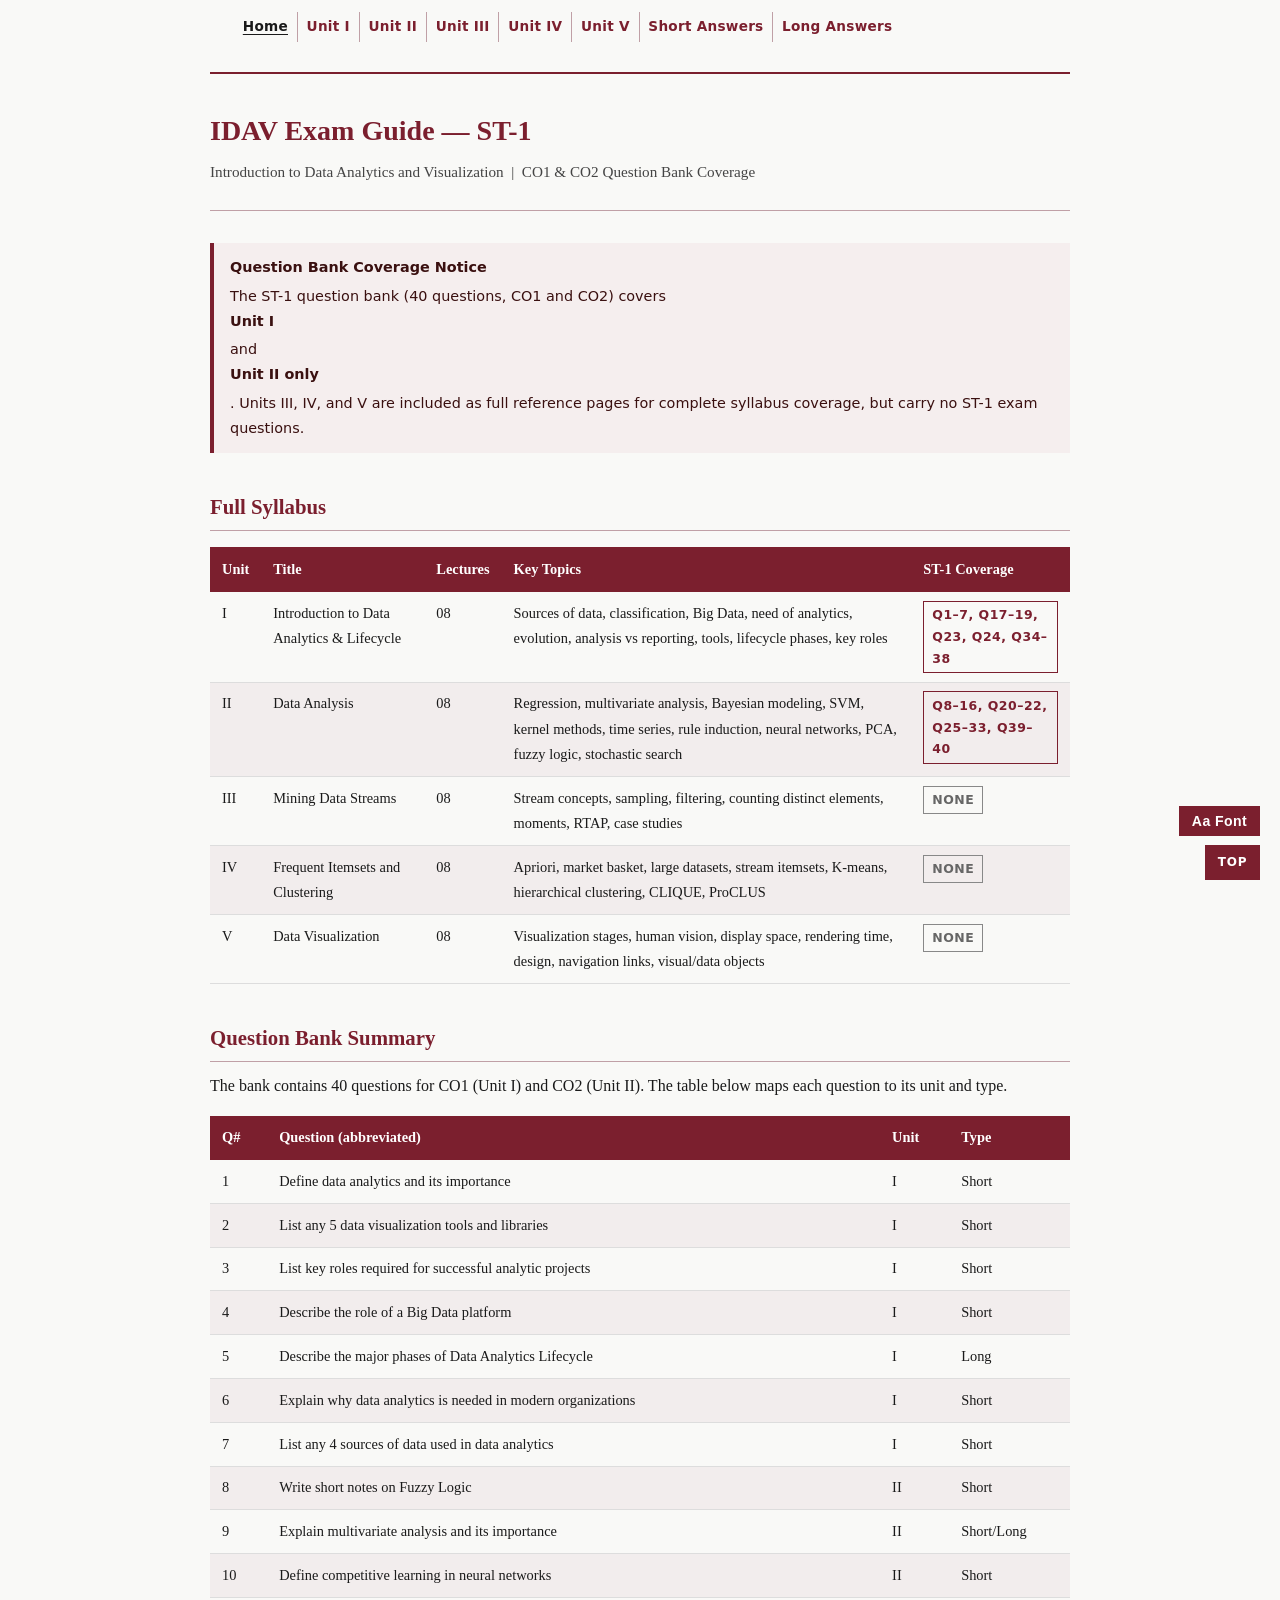
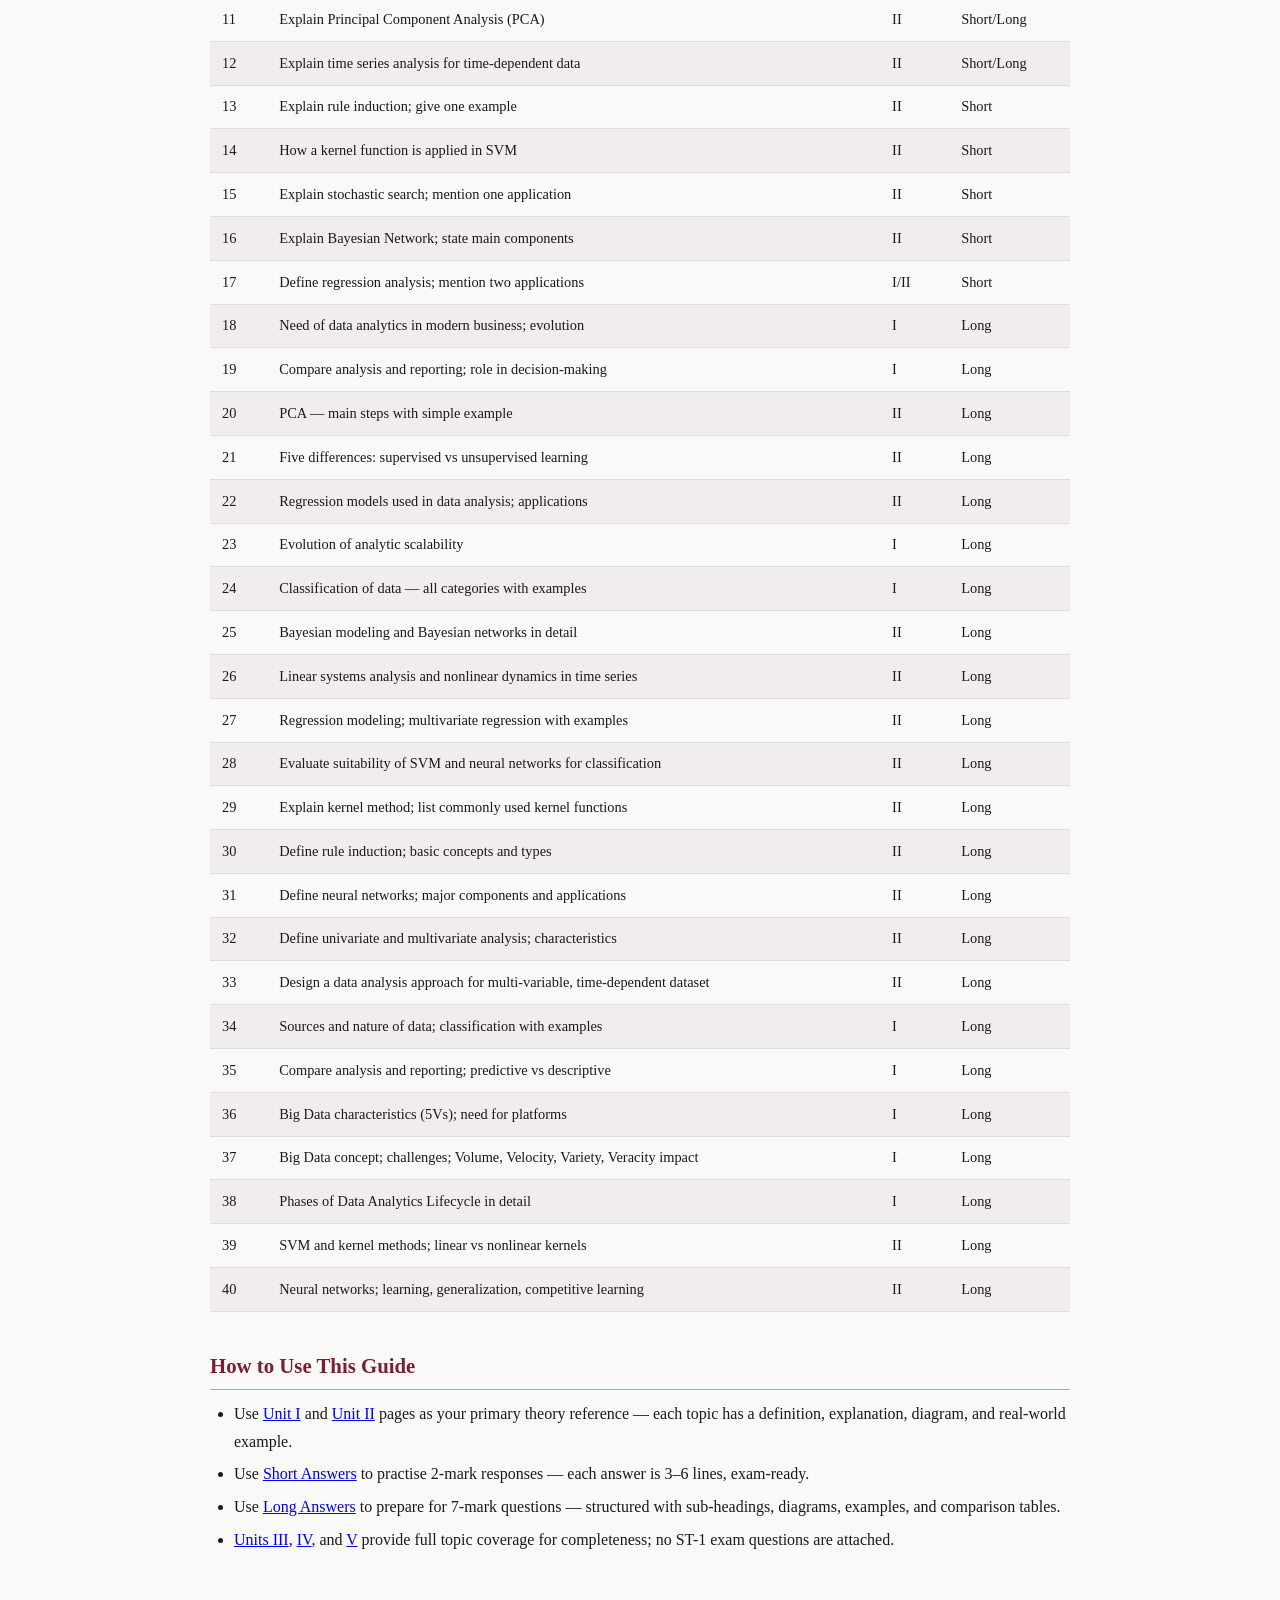
==== index.html @ 4f984345 "Complete IDAV Exam Guide with full Units I-V, Question Bank answers, 10-font switcher, and SVG diagr" ====
<!DOCTYPE html>
<html lang="en">
<head>
    <meta charset="UTF-8">
    <meta name="viewport" content="width=device-width, initial-scale=1.0">
    <meta name="description" content="IDAV ST-1 Exam Guide — Introduction to Data Analytics and Visualization. Full syllabus coverage for Units I–V with question bank answers.">
    <title>IDAV Exam Guide — Home</title>
    <link rel="preconnect" href="https://fonts.googleapis.com">
    <link rel="preconnect" href="https://fonts.gstatic.com" crossorigin>
    <link rel="stylesheet" href="https://fonts.googleapis.com/css2?family=EB+Garamond:wght@400;700&family=Inter:wght@400;600;700&family=Lora:ital,wght@0,400;0,700;1,400&family=Merriweather:wght@400;700&family=Outfit:wght@400;600;700&family=Playfair+Display:wght@400;700&family=Roboto:wght@400;700&family=Source+Serif+4:opsz,wght@8..60,400;8..60,700&family=Space+Grotesk:wght@400;700&display=swap">
    <link rel="stylesheet" href="style.css">
</head>
<body>

<nav>
    <ul>
        <li><a href="index.html" class="active">Home</a></li>
        <li><a href="unit1.html">Unit I</a></li>
        <li><a href="unit2.html">Unit II</a></li>
        <li><a href="unit3.html">Unit III</a></li>
        <li><a href="unit4.html">Unit IV</a></li>
        <li><a href="unit5.html">Unit V</a></li>
        <li><a href="short-answers.html">Short Answers</a></li>
        <li><a href="long-answers.html">Long Answers</a></li>
    </ul>
</nav>

<div class="page-header">
    <h1>IDAV Exam Guide — ST-1</h1>
    <p>Introduction to Data Analytics and Visualization &nbsp;|&nbsp; CO1 &amp; CO2 Question Bank Coverage</p>
</div>

<div class="note-banner">
    <strong>Question Bank Coverage Notice</strong>
    The ST-1 question bank (40 questions, CO1 and CO2) covers <strong>Unit I</strong> and <strong>Unit II only</strong>.
    Units III, IV, and V are included as full reference pages for complete syllabus coverage, but carry no ST-1 exam questions.
</div>

<h2>Full Syllabus</h2>

<table>
    <thead>
        <tr>
            <th>Unit</th>
            <th>Title</th>
            <th>Lectures</th>
            <th>Key Topics</th>
            <th>ST-1 Coverage</th>
        </tr>
    </thead>
    <tbody>
        <tr>
            <td>I</td>
            <td>Introduction to Data Analytics &amp; Lifecycle</td>
            <td>08</td>
            <td>Sources of data, classification, Big Data, need of analytics, evolution, analysis vs reporting, tools, lifecycle phases, key roles</td>
            <td><span class="coverage-badge">Q1–7, Q17–19, Q23, Q24, Q34–38</span></td>
        </tr>
        <tr>
            <td>II</td>
            <td>Data Analysis</td>
            <td>08</td>
            <td>Regression, multivariate analysis, Bayesian modeling, SVM, kernel methods, time series, rule induction, neural networks, PCA, fuzzy logic, stochastic search</td>
            <td><span class="coverage-badge">Q8–16, Q20–22, Q25–33, Q39–40</span></td>
        </tr>
        <tr>
            <td>III</td>
            <td>Mining Data Streams</td>
            <td>08</td>
            <td>Stream concepts, sampling, filtering, counting distinct elements, moments, RTAP, case studies</td>
            <td><span class="coverage-badge none">None</span></td>
        </tr>
        <tr>
            <td>IV</td>
            <td>Frequent Itemsets and Clustering</td>
            <td>08</td>
            <td>Apriori, market basket, large datasets, stream itemsets, K-means, hierarchical clustering, CLIQUE, ProCLUS</td>
            <td><span class="coverage-badge none">None</span></td>
        </tr>
        <tr>
            <td>V</td>
            <td>Data Visualization</td>
            <td>08</td>
            <td>Visualization stages, human vision, display space, rendering time, design, navigation links, visual/data objects</td>
            <td><span class="coverage-badge none">None</span></td>
        </tr>
    </tbody>
</table>

<h2>Question Bank Summary</h2>
<p>The bank contains 40 questions for CO1 (Unit I) and CO2 (Unit II). The table below maps each question to its unit and type.</p>

<table>
    <thead>
        <tr>
            <th>Q#</th>
            <th>Question (abbreviated)</th>
            <th>Unit</th>
            <th>Type</th>
        </tr>
    </thead>
    <tbody>
        <tr><td>1</td><td>Define data analytics and its importance</td><td>I</td><td>Short</td></tr>
        <tr><td>2</td><td>List any 5 data visualization tools and libraries</td><td>I</td><td>Short</td></tr>
        <tr><td>3</td><td>List key roles required for successful analytic projects</td><td>I</td><td>Short</td></tr>
        <tr><td>4</td><td>Describe the role of a Big Data platform</td><td>I</td><td>Short</td></tr>
        <tr><td>5</td><td>Describe the major phases of Data Analytics Lifecycle</td><td>I</td><td>Long</td></tr>
        <tr><td>6</td><td>Explain why data analytics is needed in modern organizations</td><td>I</td><td>Short</td></tr>
        <tr><td>7</td><td>List any 4 sources of data used in data analytics</td><td>I</td><td>Short</td></tr>
        <tr><td>8</td><td>Write short notes on Fuzzy Logic</td><td>II</td><td>Short</td></tr>
        <tr><td>9</td><td>Explain multivariate analysis and its importance</td><td>II</td><td>Short/Long</td></tr>
        <tr><td>10</td><td>Define competitive learning in neural networks</td><td>II</td><td>Short</td></tr>
        <tr><td>11</td><td>Explain Principal Component Analysis (PCA)</td><td>II</td><td>Short/Long</td></tr>
        <tr><td>12</td><td>Explain time series analysis for time-dependent data</td><td>II</td><td>Short/Long</td></tr>
        <tr><td>13</td><td>Explain rule induction; give one example</td><td>II</td><td>Short</td></tr>
        <tr><td>14</td><td>How a kernel function is applied in SVM</td><td>II</td><td>Short</td></tr>
        <tr><td>15</td><td>Explain stochastic search; mention one application</td><td>II</td><td>Short</td></tr>
        <tr><td>16</td><td>Explain Bayesian Network; state main components</td><td>II</td><td>Short</td></tr>
        <tr><td>17</td><td>Define regression analysis; mention two applications</td><td>I/II</td><td>Short</td></tr>
        <tr><td>18</td><td>Need of data analytics in modern business; evolution</td><td>I</td><td>Long</td></tr>
        <tr><td>19</td><td>Compare analysis and reporting; role in decision-making</td><td>I</td><td>Long</td></tr>
        <tr><td>20</td><td>PCA — main steps with simple example</td><td>II</td><td>Long</td></tr>
        <tr><td>21</td><td>Five differences: supervised vs unsupervised learning</td><td>II</td><td>Long</td></tr>
        <tr><td>22</td><td>Regression models used in data analysis; applications</td><td>II</td><td>Long</td></tr>
        <tr><td>23</td><td>Evolution of analytic scalability</td><td>I</td><td>Long</td></tr>
        <tr><td>24</td><td>Classification of data — all categories with examples</td><td>I</td><td>Long</td></tr>
        <tr><td>25</td><td>Bayesian modeling and Bayesian networks in detail</td><td>II</td><td>Long</td></tr>
        <tr><td>26</td><td>Linear systems analysis and nonlinear dynamics in time series</td><td>II</td><td>Long</td></tr>
        <tr><td>27</td><td>Regression modeling; multivariate regression with examples</td><td>II</td><td>Long</td></tr>
        <tr><td>28</td><td>Evaluate suitability of SVM and neural networks for classification</td><td>II</td><td>Long</td></tr>
        <tr><td>29</td><td>Explain kernel method; list commonly used kernel functions</td><td>II</td><td>Long</td></tr>
        <tr><td>30</td><td>Define rule induction; basic concepts and types</td><td>II</td><td>Long</td></tr>
        <tr><td>31</td><td>Define neural networks; major components and applications</td><td>II</td><td>Long</td></tr>
        <tr><td>32</td><td>Define univariate and multivariate analysis; characteristics</td><td>II</td><td>Long</td></tr>
        <tr><td>33</td><td>Design a data analysis approach for multi-variable, time-dependent dataset</td><td>II</td><td>Long</td></tr>
        <tr><td>34</td><td>Sources and nature of data; classification with examples</td><td>I</td><td>Long</td></tr>
        <tr><td>35</td><td>Compare analysis and reporting; predictive vs descriptive</td><td>I</td><td>Long</td></tr>
        <tr><td>36</td><td>Big Data characteristics (5Vs); need for platforms</td><td>I</td><td>Long</td></tr>
        <tr><td>37</td><td>Big Data concept; challenges; Volume, Velocity, Variety, Veracity impact</td><td>I</td><td>Long</td></tr>
        <tr><td>38</td><td>Phases of Data Analytics Lifecycle in detail</td><td>I</td><td>Long</td></tr>
        <tr><td>39</td><td>SVM and kernel methods; linear vs nonlinear kernels</td><td>II</td><td>Long</td></tr>
        <tr><td>40</td><td>Neural networks; learning, generalization, competitive learning</td><td>II</td><td>Long</td></tr>
    </tbody>
</table>

<h2>How to Use This Guide</h2>
<ul>
    <li>Use <a href="unit1.html">Unit I</a> and <a href="unit2.html">Unit II</a> pages as your primary theory reference — each topic has a definition, explanation, diagram, and real-world example.</li>
    <li>Use <a href="short-answers.html">Short Answers</a> to practise 2-mark responses — each answer is 3–6 lines, exam-ready.</li>
    <li>Use <a href="long-answers.html">Long Answers</a> to prepare for 7-mark questions — structured with sub-headings, diagrams, examples, and comparison tables.</li>
    <li><a href="unit3.html">Units III</a>, <a href="unit4.html">IV</a>, and <a href="unit5.html">V</a> provide full topic coverage for completeness; no ST-1 exam questions are attached.</li>
</ul>

<script src="shared.js"></script>
</body>
</html>
---- style.css ----
/* ============================================================
   IDAV Exam Guide — Shared Stylesheet
   Design rules: no animations, no gradients, no hover effects,
   no emojis, one accent color only.
   ============================================================ */

/* --- Reset & Base --- */
*, *::before, *::after {
    box-sizing: border-box;
    margin: 0;
    padding: 0;
}

:root {
    --idav-font: Georgia, 'Times New Roman', Times, serif;
}

html {
    font-size: 16px;
    scroll-behavior: auto;
}

body {
    background-color: #f9f9f7;
    color: #1a1a1a;
    font-family: var(--idav-font);
    line-height: 1.75;
    max-width: 900px;
    margin: 0 auto;
    padding: 0 1.25rem 3rem;
}

/* --- Navigation --- */
nav {
    border-bottom: 2px solid #7b1f2e;
    padding: 0.75rem 0;
    margin-bottom: 2rem;
}

nav ul {
    list-style: none;
    display: flex;
    flex-wrap: wrap;
    gap: 0.25rem 0;
}

nav ul li {
    display: inline;
}

nav ul li a {
    display: inline-block;
    color: #7b1f2e;
    text-decoration: none;
    font-family: system-ui, -apple-system, sans-serif;
    font-size: 0.85rem;
    font-weight: 600;
    letter-spacing: 0.02em;
    padding: 0.2rem 0.55rem;
    border-right: 1px solid #c0a0a6;
}

nav ul li:last-child a {
    border-right: none;
}

nav ul li a.active {
    color: #1a1a1a;
    text-decoration: underline;
    text-underline-offset: 3px;
}

/* --- Page Header --- */
.page-header {
    margin-bottom: 2rem;
    padding-bottom: 0.75rem;
    border-bottom: 1px solid #c0a0a6;
}

.page-header h1 {
    font-size: 1.75rem;
    color: #7b1f2e;
    font-weight: bold;
    margin-bottom: 0.25rem;
}

.page-header p {
    font-size: 0.95rem;
    color: #444;
    font-family: system-ui, -apple-system, sans-serif;
}

/* --- Headings --- */
h1 {
    font-size: 1.75rem;
    color: #7b1f2e;
    margin-bottom: 0.75rem;
    font-weight: bold;
}

h2 {
    font-size: 1.3rem;
    color: #7b1f2e;
    margin-top: 2.25rem;
    margin-bottom: 0.6rem;
    padding-bottom: 0.3rem;
    border-bottom: 1px solid #c0a0a6;
    font-weight: bold;
}

h3 {
    font-size: 1.05rem;
    color: #1a1a1a;
    margin-top: 1.5rem;
    margin-bottom: 0.4rem;
    font-weight: bold;
}

h4 {
    font-size: 0.95rem;
    color: #333;
    margin-top: 1rem;
    margin-bottom: 0.3rem;
    font-weight: bold;
    font-style: italic;
}

/* --- Paragraphs & Lists --- */
p {
    margin-bottom: 0.8rem;
}

ul, ol {
    margin-left: 1.5rem;
    margin-bottom: 0.8rem;
}

ul li, ol li {
    margin-bottom: 0.3rem;
}

/* --- Tables --- */
table {
    width: 100%;
    border-collapse: collapse;
    margin: 1rem 0 1.25rem;
    font-family: var(--idav-font);
    font-size: 0.9rem;
}

thead {
    background-color: #7b1f2e;
    color: #fff;
}

thead th {
    padding: 0.6rem 0.75rem;
    text-align: left;
    font-weight: 600;
}

tbody tr {
    border-bottom: 1px solid #ddd;
}

tbody td {
    padding: 0.55rem 0.75rem;
    vertical-align: top;
}

tbody tr:nth-child(even) {
    background-color: #f2eded;
}

/* --- Info / Note Banner --- */
.note-banner {
    border-left: 4px solid #7b1f2e;
    background-color: #f5eeee;
    padding: 0.75rem 1rem;
    margin: 1.25rem 0;
    font-family: system-ui, -apple-system, sans-serif;
    font-size: 0.9rem;
    color: #3a1010;
}

.note-banner strong {
    display: block;
    margin-bottom: 0.2rem;
}

/* --- Coverage Badge (Home page) --- */
.coverage-badge {
    display: inline-block;
    font-family: system-ui, -apple-system, sans-serif;
    font-size: 0.78rem;
    font-weight: 700;
    padding: 0.15rem 0.5rem;
    border: 1px solid #7b1f2e;
    color: #7b1f2e;
    letter-spacing: 0.04em;
    text-transform: uppercase;
}

.coverage-badge.none {
    border-color: #888;
    color: #666;
}

/* --- SVG Diagrams --- */
.diagram-wrap {
    margin: 1.25rem 0;
    overflow-x: auto;
}

.diagram-wrap svg {
    display: block;
    max-width: 100%;
    height: auto;
}

.diagram-caption {
    font-family: system-ui, -apple-system, sans-serif;
    font-size: 0.8rem;
    color: #555;
    margin-top: 0.35rem;
    font-style: italic;
}

/* --- Q&A Sections --- */
.qa-block {
    margin-bottom: 2rem;
    padding-bottom: 1.5rem;
    border-bottom: 1px solid #e0d8d8;
}

.qa-block:last-child {
    border-bottom: none;
}

.question-label {
    font-family: system-ui, -apple-system, sans-serif;
    font-size: 0.78rem;
    font-weight: 700;
    letter-spacing: 0.05em;
    text-transform: uppercase;
    color: #7b1f2e;
    margin-bottom: 0.3rem;
}

.question-text {
    font-weight: bold;
    font-size: 0.98rem;
    margin-bottom: 0.5rem;
    color: #1a1a1a;
}

.answer-body {
    font-size: 0.95rem;
    color: #222;
}

/* --- Code / Rule snippets --- */
code {
    font-family: 'Courier New', Courier, monospace;
    background-color: #eee;
    padding: 0.1rem 0.35rem;
    font-size: 0.88rem;
    border: 1px solid #ccc;
}

pre {
    background-color: #eee;
    border: 1px solid #ccc;
    padding: 0.75rem 1rem;
    margin: 0.75rem 0;
    font-family: 'Courier New', Courier, monospace;
    font-size: 0.88rem;
    overflow-x: auto;
    white-space: pre-wrap;
}

/* --- Horizontal Rule --- */
hr {
    border: none;
    border-top: 1px solid #c0a0a6;
    margin: 2rem 0;
}

/* --- Print-friendliness --- */
@media print {
    nav { display: none; }
    body { max-width: 100%; padding: 0; }
    h2 { page-break-before: auto; }
    .qa-block { page-break-inside: avoid; }
}

/* --- Responsive narrow screens --- */
@media (max-width: 600px) {
    body { padding: 0 0.75rem 2rem; }
    nav ul { gap: 0; }
    nav ul li a { font-size: 0.78rem; padding: 0.2rem 0.4rem; }
    h1 { font-size: 1.4rem; }
    h2 { font-size: 1.15rem; }
}

/* ============================================================
   Font Picker Widget
   ============================================================ */
#idav-font-picker {
    position: fixed;
    bottom: 4rem;
    right: 1.25rem;
    z-index: 200;
    font-family: system-ui, -apple-system, sans-serif;
}

#idav-fp-btn {
    background: #7b1f2e;
    color: #fff;
    border: none;
    padding: 0.45rem 0.8rem;
    font-size: 0.88rem;
    font-weight: 700;
    cursor: pointer;
    letter-spacing: 0.03em;
    display: block;
    width: 100%;
    text-align: center;
}

#idav-fp-panel {
    display: none;
    position: absolute;
    bottom: calc(100% + 4px);
    right: 0;
    background: #fff;
    border: 1px solid #c0a0a6;
    width: 210px;
    box-shadow: 0 2px 10px rgba(0,0,0,0.13);
}

#idav-fp-panel.ifp-open {
    display: block;
}

#idav-fp-panel > p {
    font-size: 0.72rem;
    font-weight: 700;
    letter-spacing: 0.08em;
    text-transform: uppercase;
    color: #7b1f2e;
    padding: 0.5rem 0.8rem 0.3rem;
    margin: 0;
    border-bottom: 1px solid #eee;
    font-family: system-ui, -apple-system, sans-serif;
}

#idav-fp-panel ul {
    list-style: none;
    margin: 0;
    padding: 0.2rem 0;
    max-height: 280px;
    overflow-y: auto;
}

#idav-fp-panel ul li {
    padding: 0.38rem 0.8rem;
    font-size: 0.88rem;
    cursor: pointer;
    color: #1a1a1a;
    border-bottom: 1px solid #f5f5f5;
    margin: 0;
    white-space: nowrap;
    overflow: hidden;
    text-overflow: ellipsis;
}

#idav-fp-panel ul li:last-child { border-bottom: none; }

#idav-fp-panel ul li.ifp-active {
    color: #7b1f2e;
    background: #f5eeee;
    font-weight: bold;
}

#idav-fp-panel ul li.ifp-active::after {
    content: " \2713";
    float: right;
    color: #7b1f2e;
    font-weight: bold;
}

/* ============================================================
   Back to Top Button
   ============================================================ */
#idav-btt {
    position: fixed;
    bottom: 1.25rem;
    right: 1.25rem;
    background: #7b1f2e;
    color: #fff;
    text-decoration: none;
    font-family: system-ui, -apple-system, sans-serif;
    font-size: 0.75rem;
    font-weight: 700;
    letter-spacing: 0.06em;
    text-transform: uppercase;
    padding: 0.45rem 0.8rem;
    z-index: 199;
    border: none;
    display: block;
}

@media print {
    #idav-font-picker, #idav-btt { display: none; }
}
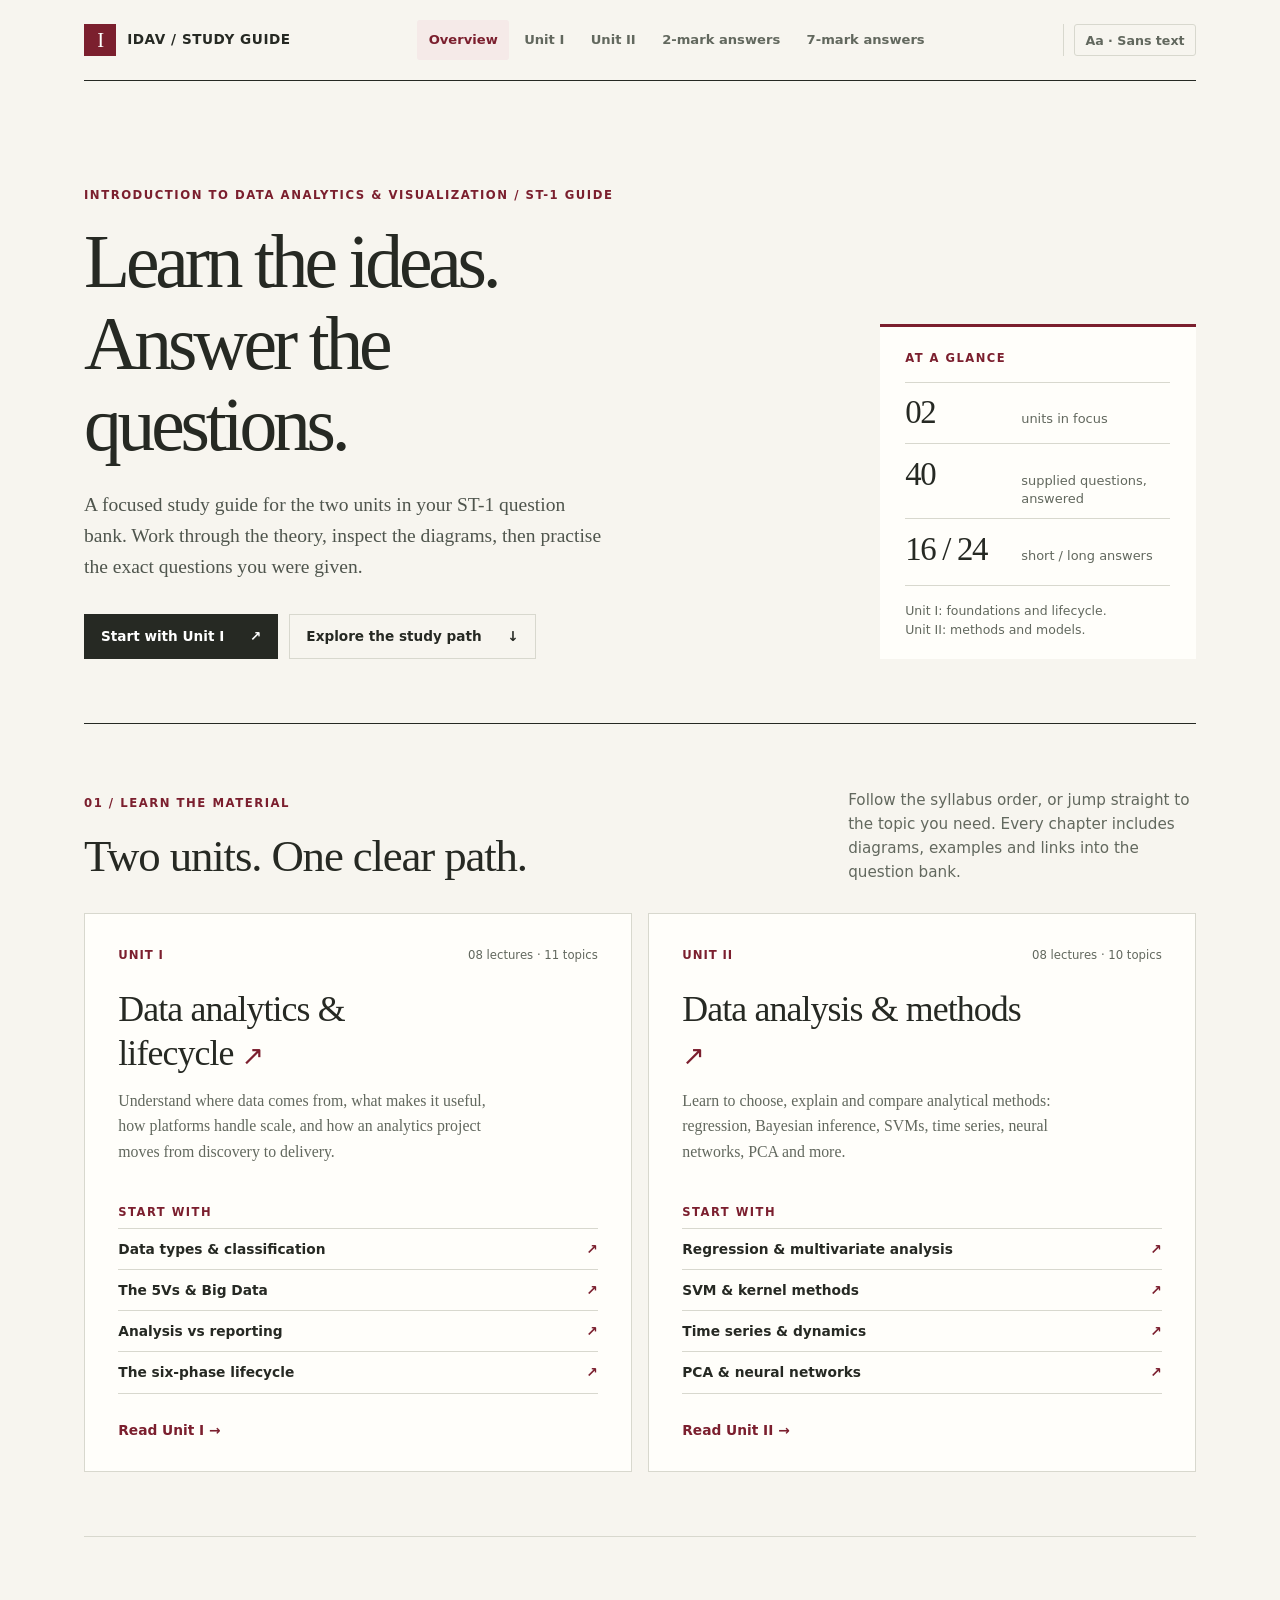
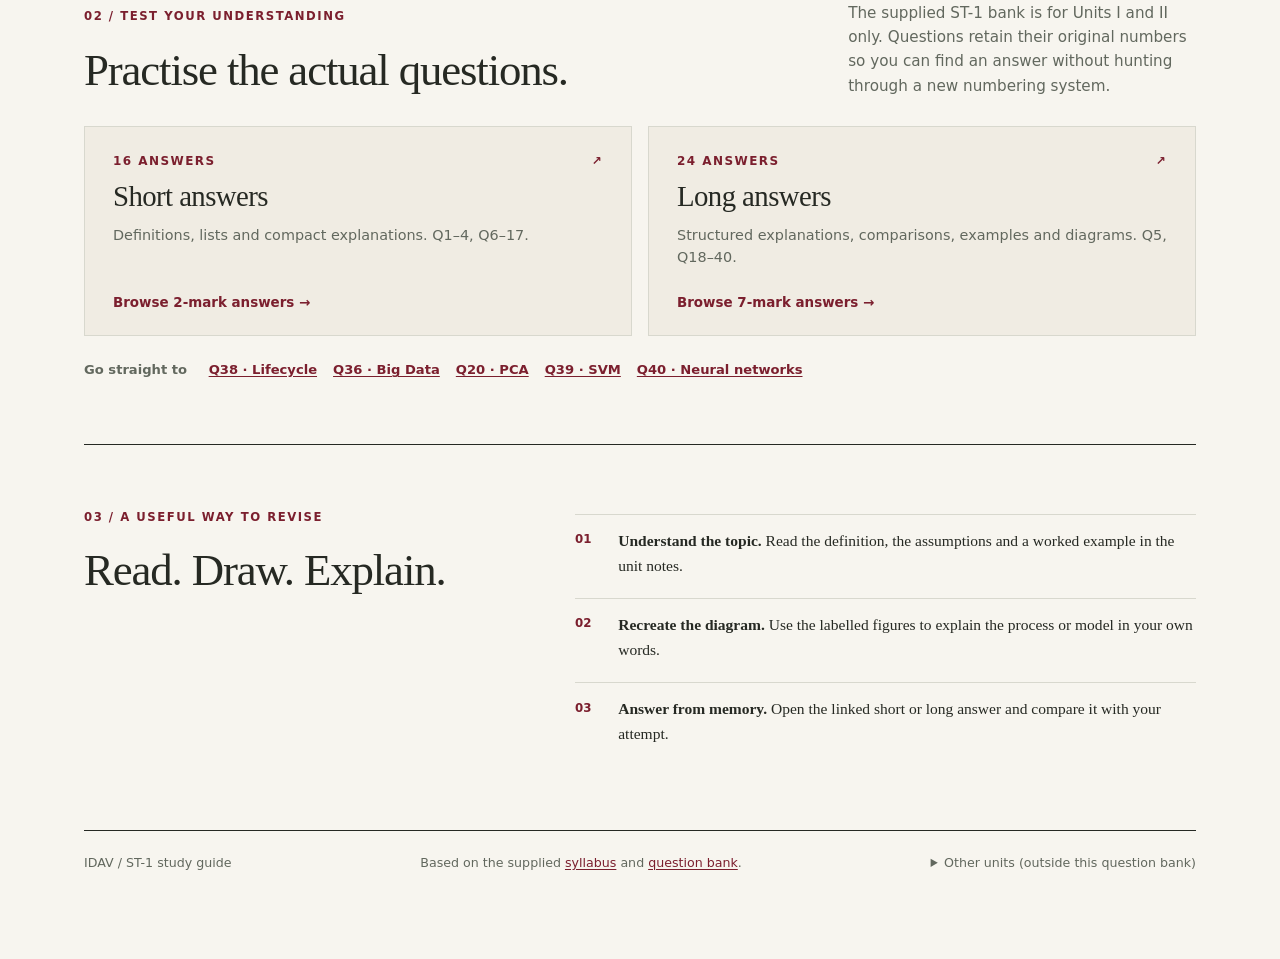
==== commit a53d535e: "improved UI and function" ====
--- a/index.html
+++ b/index.html
@@ -3,154 +3,118 @@
 <head>
     <meta charset="UTF-8">
     <meta name="viewport" content="width=device-width, initial-scale=1.0">
-    <meta name="description" content="IDAV ST-1 Exam Guide — Introduction to Data Analytics and Visualization. Full syllabus coverage for Units I–V with question bank answers.">
-    <title>IDAV Exam Guide — Home</title>
-    <link rel="preconnect" href="https://fonts.googleapis.com">
-    <link rel="preconnect" href="https://fonts.gstatic.com" crossorigin>
-    <link rel="stylesheet" href="https://fonts.googleapis.com/css2?family=EB+Garamond:wght@400;700&family=Inter:wght@400;600;700&family=Lora:ital,wght@0,400;0,700;1,400&family=Merriweather:wght@400;700&family=Outfit:wght@400;600;700&family=Playfair+Display:wght@400;700&family=Roboto:wght@400;700&family=Source+Serif+4:opsz,wght@8..60,400;8..60,700&family=Space+Grotesk:wght@400;700&display=swap">
+    <meta name="description" content="Study Units I and II of Introduction to Data Analytics and Visualization. Detailed notes, diagrams and all 40 ST-1 question-bank answers in one place.">
+    <title>IDAV Study Guide | Units I &amp; II</title>
     <link rel="stylesheet" href="style.css">
 </head>
-<body>
-
-<nav>
+<body class="home-page">
+<nav aria-label="Primary navigation">
     <ul>
-        <li><a href="index.html" class="active">Home</a></li>
+        <li><a href="index.html" aria-current="page">Overview</a></li>
         <li><a href="unit1.html">Unit I</a></li>
         <li><a href="unit2.html">Unit II</a></li>
-        <li><a href="unit3.html">Unit III</a></li>
-        <li><a href="unit4.html">Unit IV</a></li>
-        <li><a href="unit5.html">Unit V</a></li>
-        <li><a href="short-answers.html">Short Answers</a></li>
-        <li><a href="long-answers.html">Long Answers</a></li>
+        <li><a href="short-answers.html">2-mark answers</a></li>
+        <li><a href="long-answers.html">7-mark answers</a></li>
     </ul>
 </nav>
+<main id="top">
+    <header class="home-hero">
+        <div class="hero-copy">
+            <p class="eyebrow">Introduction to Data Analytics &amp; Visualization <span aria-hidden="true">/</span> ST-1 guide</p>
+            <h1>Learn the ideas.<br>Answer the questions.</h1>
+            <p class="hero-lede">A focused study guide for the two units in your ST-1 question bank. Work through the theory, inspect the diagrams, then practise the exact questions you were given.</p>
+            <div class="hero-actions">
+                <a class="button button-primary" href="unit1.html">Start with Unit I <span aria-hidden="true">↗</span></a>
+                <a class="button button-quiet" href="#study-path">Explore the study path <span aria-hidden="true">↓</span></a>
+            </div>
+        </div>
+        <aside class="hero-aside" aria-label="Guide at a glance">
+            <p class="aside-label">At a glance</p>
+            <div class="aside-stat"><strong>02</strong><span>units in focus</span></div>
+            <div class="aside-stat"><strong>40</strong><span>supplied questions, answered</span></div>
+            <div class="aside-stat"><strong>16 / 24</strong><span>short / long answers</span></div>
+            <p class="aside-footnote">Unit I: foundations and lifecycle.<br>Unit II: methods and models.</p>
+        </aside>
+    </header>
 
-<div class="page-header">
-    <h1>IDAV Exam Guide — ST-1</h1>
-    <p>Introduction to Data Analytics and Visualization &nbsp;|&nbsp; CO1 &amp; CO2 Question Bank Coverage</p>
-</div>
+    <section class="home-section" id="study-path" aria-labelledby="study-heading">
+        <div class="section-heading">
+            <div><p class="eyebrow">01 / Learn the material</p><h2 id="study-heading">Two units. One clear path.</h2></div>
+            <p>Follow the syllabus order, or jump straight to the topic you need. Every chapter includes diagrams, examples and links into the question bank.</p>
+        </div>
+        <div class="unit-grid">
+            <article class="unit-card">
+                <div class="card-topline"><span>Unit I</span><span>08 lectures · 11 topics</span></div>
+                <h3><a href="unit1.html">Data analytics &amp; lifecycle <span aria-hidden="true">↗</span></a></h3>
+                <p>Understand where data comes from, what makes it useful, how platforms handle scale, and how an analytics project moves from discovery to delivery.</p>
+                <p class="card-label">Start with</p>
+                <ul class="topic-links">
+                    <li><a href="unit1.html#classification-of-data">Data types &amp; classification <span aria-hidden="true">↗</span></a></li>
+                    <li><a href="unit1.html#five-vs">The 5Vs &amp; Big Data <span aria-hidden="true">↗</span></a></li>
+                    <li><a href="unit1.html#analysis-vs-reporting">Analysis vs reporting <span aria-hidden="true">↗</span></a></li>
+                    <li><a href="unit1.html#analytics-lifecycle">The six-phase lifecycle <span aria-hidden="true">↗</span></a></li>
+                </ul>
+                <a class="card-cta" href="unit1.html">Read Unit I <span aria-hidden="true">→</span></a>
+            </article>
+            <article class="unit-card">
+                <div class="card-topline"><span>Unit II</span><span>08 lectures · 10 topics</span></div>
+                <h3><a href="unit2.html">Data analysis &amp; methods <span aria-hidden="true">↗</span></a></h3>
+                <p>Learn to choose, explain and compare analytical methods: regression, Bayesian inference, SVMs, time series, neural networks, PCA and more.</p>
+                <p class="card-label">Start with</p>
+                <ul class="topic-links">
+                    <li><a href="unit2.html#regression">Regression &amp; multivariate analysis <span aria-hidden="true">↗</span></a></li>
+                    <li><a href="unit2.html#svm">SVM &amp; kernel methods <span aria-hidden="true">↗</span></a></li>
+                    <li><a href="unit2.html#time-series">Time series &amp; dynamics <span aria-hidden="true">↗</span></a></li>
+                    <li><a href="unit2.html#pca">PCA &amp; neural networks <span aria-hidden="true">↗</span></a></li>
+                </ul>
+                <a class="card-cta" href="unit2.html">Read Unit II <span aria-hidden="true">→</span></a>
+            </article>
+        </div>
+    </section>
 
-<div class="note-banner">
-    <strong>Question Bank Coverage Notice</strong>
-    The ST-1 question bank (40 questions, CO1 and CO2) covers <strong>Unit I</strong> and <strong>Unit II only</strong>.
-    Units III, IV, and V are included as full reference pages for complete syllabus coverage, but carry no ST-1 exam questions.
-</div>
+    <section class="home-section practice-section" id="practice" aria-labelledby="practice-heading">
+        <div class="section-heading">
+            <div><p class="eyebrow">02 / Test your understanding</p><h2 id="practice-heading">Practise the actual questions.</h2></div>
+            <p>The supplied ST-1 bank is for Units I and II only. Questions retain their original numbers so you can find an answer without hunting through a new numbering system.</p>
+        </div>
+        <div class="practice-grid">
+            <a class="practice-card" href="short-answers.html">
+                <span class="practice-number">16 answers <span aria-hidden="true">↗</span></span>
+                <strong>Short answers</strong>
+                <span>Definitions, lists and compact explanations. Q1–4, Q6–17.</span>
+                <span class="practice-link">Browse 2-mark answers →</span>
+            </a>
+            <a class="practice-card" href="long-answers.html">
+                <span class="practice-number">24 answers <span aria-hidden="true">↗</span></span>
+                <strong>Long answers</strong>
+                <span>Structured explanations, comparisons, examples and diagrams. Q5, Q18–40.</span>
+                <span class="practice-link">Browse 7-mark answers →</span>
+            </a>
+        </div>
+        <div class="question-shortcuts" aria-label="Popular question shortcuts">
+            <span>Go straight to</span>
+            <a href="long-answers.html#q38">Q38 · Lifecycle</a>
+            <a href="long-answers.html#q36">Q36 · Big Data</a>
+            <a href="long-answers.html#q20">Q20 · PCA</a>
+            <a href="long-answers.html#q39">Q39 · SVM</a>
+            <a href="long-answers.html#q40">Q40 · Neural networks</a>
+        </div>
+    </section>
 
-<h2>Full Syllabus</h2>
-
-<table>
-    <thead>
-        <tr>
-            <th>Unit</th>
-            <th>Title</th>
-            <th>Lectures</th>
-            <th>Key Topics</th>
-            <th>ST-1 Coverage</th>
-        </tr>
-    </thead>
-    <tbody>
-        <tr>
-            <td>I</td>
-            <td>Introduction to Data Analytics &amp; Lifecycle</td>
-            <td>08</td>
-            <td>Sources of data, classification, Big Data, need of analytics, evolution, analysis vs reporting, tools, lifecycle phases, key roles</td>
-            <td><span class="coverage-badge">Q1–7, Q17–19, Q23, Q24, Q34–38</span></td>
-        </tr>
-        <tr>
-            <td>II</td>
-            <td>Data Analysis</td>
-            <td>08</td>
-            <td>Regression, multivariate analysis, Bayesian modeling, SVM, kernel methods, time series, rule induction, neural networks, PCA, fuzzy logic, stochastic search</td>
-            <td><span class="coverage-badge">Q8–16, Q20–22, Q25–33, Q39–40</span></td>
-        </tr>
-        <tr>
-            <td>III</td>
-            <td>Mining Data Streams</td>
-            <td>08</td>
-            <td>Stream concepts, sampling, filtering, counting distinct elements, moments, RTAP, case studies</td>
-            <td><span class="coverage-badge none">None</span></td>
-        </tr>
-        <tr>
-            <td>IV</td>
-            <td>Frequent Itemsets and Clustering</td>
-            <td>08</td>
-            <td>Apriori, market basket, large datasets, stream itemsets, K-means, hierarchical clustering, CLIQUE, ProCLUS</td>
-            <td><span class="coverage-badge none">None</span></td>
-        </tr>
-        <tr>
-            <td>V</td>
-            <td>Data Visualization</td>
-            <td>08</td>
-            <td>Visualization stages, human vision, display space, rendering time, design, navigation links, visual/data objects</td>
-            <td><span class="coverage-badge none">None</span></td>
-        </tr>
-    </tbody>
-</table>
-
-<h2>Question Bank Summary</h2>
-<p>The bank contains 40 questions for CO1 (Unit I) and CO2 (Unit II). The table below maps each question to its unit and type.</p>
-
-<table>
-    <thead>
-        <tr>
-            <th>Q#</th>
-            <th>Question (abbreviated)</th>
-            <th>Unit</th>
-            <th>Type</th>
-        </tr>
-    </thead>
-    <tbody>
-        <tr><td>1</td><td>Define data analytics and its importance</td><td>I</td><td>Short</td></tr>
-        <tr><td>2</td><td>List any 5 data visualization tools and libraries</td><td>I</td><td>Short</td></tr>
-        <tr><td>3</td><td>List key roles required for successful analytic projects</td><td>I</td><td>Short</td></tr>
-        <tr><td>4</td><td>Describe the role of a Big Data platform</td><td>I</td><td>Short</td></tr>
-        <tr><td>5</td><td>Describe the major phases of Data Analytics Lifecycle</td><td>I</td><td>Long</td></tr>
-        <tr><td>6</td><td>Explain why data analytics is needed in modern organizations</td><td>I</td><td>Short</td></tr>
-        <tr><td>7</td><td>List any 4 sources of data used in data analytics</td><td>I</td><td>Short</td></tr>
-        <tr><td>8</td><td>Write short notes on Fuzzy Logic</td><td>II</td><td>Short</td></tr>
-        <tr><td>9</td><td>Explain multivariate analysis and its importance</td><td>II</td><td>Short/Long</td></tr>
-        <tr><td>10</td><td>Define competitive learning in neural networks</td><td>II</td><td>Short</td></tr>
-        <tr><td>11</td><td>Explain Principal Component Analysis (PCA)</td><td>II</td><td>Short/Long</td></tr>
-        <tr><td>12</td><td>Explain time series analysis for time-dependent data</td><td>II</td><td>Short/Long</td></tr>
-        <tr><td>13</td><td>Explain rule induction; give one example</td><td>II</td><td>Short</td></tr>
-        <tr><td>14</td><td>How a kernel function is applied in SVM</td><td>II</td><td>Short</td></tr>
-        <tr><td>15</td><td>Explain stochastic search; mention one application</td><td>II</td><td>Short</td></tr>
-        <tr><td>16</td><td>Explain Bayesian Network; state main components</td><td>II</td><td>Short</td></tr>
-        <tr><td>17</td><td>Define regression analysis; mention two applications</td><td>I/II</td><td>Short</td></tr>
-        <tr><td>18</td><td>Need of data analytics in modern business; evolution</td><td>I</td><td>Long</td></tr>
-        <tr><td>19</td><td>Compare analysis and reporting; role in decision-making</td><td>I</td><td>Long</td></tr>
-        <tr><td>20</td><td>PCA — main steps with simple example</td><td>II</td><td>Long</td></tr>
-        <tr><td>21</td><td>Five differences: supervised vs unsupervised learning</td><td>II</td><td>Long</td></tr>
-        <tr><td>22</td><td>Regression models used in data analysis; applications</td><td>II</td><td>Long</td></tr>
-        <tr><td>23</td><td>Evolution of analytic scalability</td><td>I</td><td>Long</td></tr>
-        <tr><td>24</td><td>Classification of data — all categories with examples</td><td>I</td><td>Long</td></tr>
-        <tr><td>25</td><td>Bayesian modeling and Bayesian networks in detail</td><td>II</td><td>Long</td></tr>
-        <tr><td>26</td><td>Linear systems analysis and nonlinear dynamics in time series</td><td>II</td><td>Long</td></tr>
-        <tr><td>27</td><td>Regression modeling; multivariate regression with examples</td><td>II</td><td>Long</td></tr>
-        <tr><td>28</td><td>Evaluate suitability of SVM and neural networks for classification</td><td>II</td><td>Long</td></tr>
-        <tr><td>29</td><td>Explain kernel method; list commonly used kernel functions</td><td>II</td><td>Long</td></tr>
-        <tr><td>30</td><td>Define rule induction; basic concepts and types</td><td>II</td><td>Long</td></tr>
-        <tr><td>31</td><td>Define neural networks; major components and applications</td><td>II</td><td>Long</td></tr>
-        <tr><td>32</td><td>Define univariate and multivariate analysis; characteristics</td><td>II</td><td>Long</td></tr>
-        <tr><td>33</td><td>Design a data analysis approach for multi-variable, time-dependent dataset</td><td>II</td><td>Long</td></tr>
-        <tr><td>34</td><td>Sources and nature of data; classification with examples</td><td>I</td><td>Long</td></tr>
-        <tr><td>35</td><td>Compare analysis and reporting; predictive vs descriptive</td><td>I</td><td>Long</td></tr>
-        <tr><td>36</td><td>Big Data characteristics (5Vs); need for platforms</td><td>I</td><td>Long</td></tr>
-        <tr><td>37</td><td>Big Data concept; challenges; Volume, Velocity, Variety, Veracity impact</td><td>I</td><td>Long</td></tr>
-        <tr><td>38</td><td>Phases of Data Analytics Lifecycle in detail</td><td>I</td><td>Long</td></tr>
-        <tr><td>39</td><td>SVM and kernel methods; linear vs nonlinear kernels</td><td>II</td><td>Long</td></tr>
-        <tr><td>40</td><td>Neural networks; learning, generalization, competitive learning</td><td>II</td><td>Long</td></tr>
-    </tbody>
-</table>
-
-<h2>How to Use This Guide</h2>
-<ul>
-    <li>Use <a href="unit1.html">Unit I</a> and <a href="unit2.html">Unit II</a> pages as your primary theory reference — each topic has a definition, explanation, diagram, and real-world example.</li>
-    <li>Use <a href="short-answers.html">Short Answers</a> to practise 2-mark responses — each answer is 3–6 lines, exam-ready.</li>
-    <li>Use <a href="long-answers.html">Long Answers</a> to prepare for 7-mark questions — structured with sub-headings, diagrams, examples, and comparison tables.</li>
-    <li><a href="unit3.html">Units III</a>, <a href="unit4.html">IV</a>, and <a href="unit5.html">V</a> provide full topic coverage for completeness; no ST-1 exam questions are attached.</li>
-</ul>
-
+    <section class="home-section study-method" aria-labelledby="method-heading">
+        <div><p class="eyebrow">03 / A useful way to revise</p><h2 id="method-heading">Read. Draw. Explain.</h2></div>
+        <ol>
+            <li><strong>Understand the topic.</strong> Read the definition, the assumptions and a worked example in the unit notes.</li>
+            <li><strong>Recreate the diagram.</strong> Use the labelled figures to explain the process or model in your own words.</li>
+            <li><strong>Answer from memory.</strong> Open the linked short or long answer and compare it with your attempt.</li>
+        </ol>
+    </section>
+</main>
+<footer class="site-footer">
+    <span>IDAV / ST-1 study guide</span>
+    <span>Based on the supplied <a href="syllabus.md">syllabus</a> and <a href="questions.md">question bank</a>.</span>
+    <details><summary>Other units (outside this question bank)</summary><a href="unit3.html">Unit III</a> · <a href="unit4.html">Unit IV</a> · <a href="unit5.html">Unit V</a></details>
+</footer>
 <script src="shared.js"></script>
 </body>
 </html>
--- a/style.css
+++ b/style.css
@@ -1,416 +1,240 @@
-/* ============================================================
-   IDAV Exam Guide — Shared Stylesheet
-   Design rules: no animations, no gradients, no hover effects,
-   no emojis, one accent color only.
-   ============================================================ */
-
-/* --- Reset & Base --- */
-*, *::before, *::after {
-    box-sizing: border-box;
-    margin: 0;
-    padding: 0;
-}
-
+/* IDAV · a quiet, content-first reading interface */
 :root {
-    --idav-font: Georgia, 'Times New Roman', Times, serif;
-}
-
-html {
-    font-size: 16px;
-    scroll-behavior: auto;
-}
-
+    --paper: #f7f5ef;
+    --surface: #fffefa;
+    --soft: #f0ece3;
+    --ink: #262923;
+    --muted: #62685e;
+    --line: #d8d8ce;
+    --accent: #7b1f2e;
+    --accent-dark: #5d1924;
+    --accent-soft: #f5eae8;
+    --font-reading: Georgia, 'Times New Roman', serif;
+    --font-ui: -apple-system, BlinkMacSystemFont, 'Segoe UI', system-ui, sans-serif;
+}
+*, *::before, *::after { box-sizing: border-box; }
+html { scroll-padding-top: 6.5rem; }
 body {
-    background-color: #f9f9f7;
-    color: #1a1a1a;
-    font-family: var(--idav-font);
-    line-height: 1.75;
-    max-width: 900px;
     margin: 0 auto;
-    padding: 0 1.25rem 3rem;
-}
-
-/* --- Navigation --- */
-nav {
-    border-bottom: 2px solid #7b1f2e;
-    padding: 0.75rem 0;
-    margin-bottom: 2rem;
-}
-
-nav ul {
-    list-style: none;
+    padding: 0 clamp(1rem, 4vw, 2.75rem) 4rem;
+    max-width: 1020px;
+    background: var(--paper);
+    color: var(--ink);
+    font: 1.06rem/1.74 var(--font-reading);
+    -webkit-font-smoothing: antialiased;
+}
+body.home-page { max-width: 1200px; }
+body.reading-sans { --font-reading: var(--font-ui); }
+::selection { background: #e9c9c5; color: var(--ink); }
+:focus-visible { outline: 2px solid var(--accent); outline-offset: 4px; }
+a { color: var(--accent); text-underline-offset: .18em; }
+a:hover { color: var(--accent-dark); }
+p { max-width: 76ch; margin: 0 0 1.15rem; }
+ul, ol { margin: .45rem 0 1.25rem; padding-left: 1.5rem; }
+li { margin: .3rem 0; }
+li::marker { color: var(--accent); }
+strong { font-weight: 700; }
+h1, h2, h3, h4 { line-height: 1.24; letter-spacing: -.025em; }
+h1, h2, h3 { font-family: Georgia, 'Times New Roman', serif; }
+h1 { font-size: clamp(2.5rem, 5vw, 3.75rem); margin: 0 0 .65rem; font-weight: 500; }
+h2 { font-size: clamp(1.65rem, 2.8vw, 2.1rem); margin: 4rem 0 1rem; padding: 0 0 .6rem; border-bottom: 1px solid var(--line); font-weight: 500; }
+h3 { font-size: 1.32rem; margin: 2.15rem 0 .65rem; font-weight: 600; }
+h4 { font-size: 1.04rem; margin: 1.65rem 0 .45rem; font-family: var(--font-ui); font-weight: 650; letter-spacing: -.01em; }
+hr { border: 0; border-top: 1px solid var(--line); margin: 2.5rem 0; }
+[id] { scroll-margin-top: 6rem; }
+
+/* The primary nav is upgraded from the simple HTML fallback by shared.js. */
+body > nav:not(.site-nav) { padding: 1rem 0; border-bottom: 1px solid var(--line); margin-bottom: 2rem; font: 600 .85rem var(--font-ui); }
+body > nav:not(.site-nav) ul { display: flex; gap: .3rem 1.3rem; flex-wrap: wrap; padding: 0; margin: 0; list-style: none; }
+body > nav:not(.site-nav) a { text-decoration: none; }
+.site-nav {
+    position: relative;
     display: flex;
-    flex-wrap: wrap;
-    gap: 0.25rem 0;
-}
-
-nav ul li {
-    display: inline;
-}
-
-nav ul li a {
-    display: inline-block;
-    color: #7b1f2e;
-    text-decoration: none;
-    font-family: system-ui, -apple-system, sans-serif;
-    font-size: 0.85rem;
-    font-weight: 600;
-    letter-spacing: 0.02em;
-    padding: 0.2rem 0.55rem;
-    border-right: 1px solid #c0a0a6;
-}
-
-nav ul li:last-child a {
-    border-right: none;
-}
-
-nav ul li a.active {
-    color: #1a1a1a;
-    text-decoration: underline;
-    text-underline-offset: 3px;
-}
-
-/* --- Page Header --- */
-.page-header {
-    margin-bottom: 2rem;
-    padding-bottom: 0.75rem;
-    border-bottom: 1px solid #c0a0a6;
-}
-
-.page-header h1 {
-    font-size: 1.75rem;
-    color: #7b1f2e;
-    font-weight: bold;
-    margin-bottom: 0.25rem;
-}
-
-.page-header p {
-    font-size: 0.95rem;
-    color: #444;
-    font-family: system-ui, -apple-system, sans-serif;
-}
-
-/* --- Headings --- */
-h1 {
-    font-size: 1.75rem;
-    color: #7b1f2e;
-    margin-bottom: 0.75rem;
-    font-weight: bold;
-}
-
-h2 {
-    font-size: 1.3rem;
-    color: #7b1f2e;
-    margin-top: 2.25rem;
-    margin-bottom: 0.6rem;
-    padding-bottom: 0.3rem;
-    border-bottom: 1px solid #c0a0a6;
-    font-weight: bold;
-}
-
-h3 {
-    font-size: 1.05rem;
-    color: #1a1a1a;
-    margin-top: 1.5rem;
-    margin-bottom: 0.4rem;
-    font-weight: bold;
-}
-
-h4 {
-    font-size: 0.95rem;
-    color: #333;
-    margin-top: 1rem;
-    margin-bottom: 0.3rem;
-    font-weight: bold;
-    font-style: italic;
-}
-
-/* --- Paragraphs & Lists --- */
-p {
-    margin-bottom: 0.8rem;
-}
-
-ul, ol {
-    margin-left: 1.5rem;
-    margin-bottom: 0.8rem;
-}
-
-ul li, ol li {
-    margin-bottom: 0.3rem;
-}
-
-/* --- Tables --- */
-table {
-    width: 100%;
-    border-collapse: collapse;
-    margin: 1rem 0 1.25rem;
-    font-family: var(--idav-font);
-    font-size: 0.9rem;
-}
-
-thead {
-    background-color: #7b1f2e;
-    color: #fff;
-}
-
-thead th {
-    padding: 0.6rem 0.75rem;
-    text-align: left;
-    font-weight: 600;
-}
-
-tbody tr {
-    border-bottom: 1px solid #ddd;
-}
-
-tbody td {
-    padding: 0.55rem 0.75rem;
-    vertical-align: top;
-}
-
-tbody tr:nth-child(even) {
-    background-color: #f2eded;
-}
-
-/* --- Info / Note Banner --- */
-.note-banner {
-    border-left: 4px solid #7b1f2e;
-    background-color: #f5eeee;
-    padding: 0.75rem 1rem;
-    margin: 1.25rem 0;
-    font-family: system-ui, -apple-system, sans-serif;
-    font-size: 0.9rem;
-    color: #3a1010;
-}
-
-.note-banner strong {
-    display: block;
-    margin-bottom: 0.2rem;
-}
-
-/* --- Coverage Badge (Home page) --- */
-.coverage-badge {
-    display: inline-block;
-    font-family: system-ui, -apple-system, sans-serif;
-    font-size: 0.78rem;
-    font-weight: 700;
-    padding: 0.15rem 0.5rem;
-    border: 1px solid #7b1f2e;
-    color: #7b1f2e;
-    letter-spacing: 0.04em;
-    text-transform: uppercase;
-}
-
-.coverage-badge.none {
-    border-color: #888;
-    color: #666;
-}
-
-/* --- SVG Diagrams --- */
-.diagram-wrap {
-    margin: 1.25rem 0;
-    overflow-x: auto;
-}
-
-.diagram-wrap svg {
-    display: block;
-    max-width: 100%;
-    height: auto;
-}
-
-.diagram-caption {
-    font-family: system-ui, -apple-system, sans-serif;
-    font-size: 0.8rem;
-    color: #555;
-    margin-top: 0.35rem;
-    font-style: italic;
-}
-
-/* --- Q&A Sections --- */
-.qa-block {
-    margin-bottom: 2rem;
-    padding-bottom: 1.5rem;
-    border-bottom: 1px solid #e0d8d8;
-}
-
-.qa-block:last-child {
-    border-bottom: none;
-}
-
-.question-label {
-    font-family: system-ui, -apple-system, sans-serif;
-    font-size: 0.78rem;
-    font-weight: 700;
-    letter-spacing: 0.05em;
-    text-transform: uppercase;
-    color: #7b1f2e;
-    margin-bottom: 0.3rem;
-}
-
-.question-text {
-    font-weight: bold;
-    font-size: 0.98rem;
-    margin-bottom: 0.5rem;
-    color: #1a1a1a;
-}
-
-.answer-body {
-    font-size: 0.95rem;
-    color: #222;
-}
-
-/* --- Code / Rule snippets --- */
-code {
-    font-family: 'Courier New', Courier, monospace;
-    background-color: #eee;
-    padding: 0.1rem 0.35rem;
-    font-size: 0.88rem;
-    border: 1px solid #ccc;
-}
-
-pre {
-    background-color: #eee;
-    border: 1px solid #ccc;
-    padding: 0.75rem 1rem;
-    margin: 0.75rem 0;
-    font-family: 'Courier New', Courier, monospace;
-    font-size: 0.88rem;
-    overflow-x: auto;
-    white-space: pre-wrap;
-}
-
-/* --- Horizontal Rule --- */
-hr {
-    border: none;
-    border-top: 1px solid #c0a0a6;
-    margin: 2rem 0;
-}
-
-/* --- Print-friendliness --- */
+    justify-content: space-between;
+    align-items: center;
+    gap: 1.75rem;
+    padding: 1.25rem 0;
+    border-bottom: 1px solid var(--ink);
+    margin-bottom: 2.6rem;
+    font-family: var(--font-ui);
+}
+.site-brand { display: inline-flex; align-items: center; flex: none; gap: .7rem; color: var(--ink); text-decoration: none; font-size: .85rem; font-weight: 750; letter-spacing: .04em; text-transform: uppercase; }
+.brand-mark { display: grid; place-items: center; height: 2rem; width: 2rem; background: var(--accent); color: white; font-family: Georgia, serif; font-size: 1.3rem; line-height: 1; font-weight: 400; letter-spacing: -.07em; }
+.site-links { display: flex; align-items: center; justify-content: flex-end; flex-wrap: wrap; gap: .25rem; list-style: none; padding: 0; margin: 0; }
+.site-links li { margin: 0; }
+.site-links a { display: block; padding: .55rem .7rem; color: var(--muted); font-size: .82rem; font-weight: 600; text-decoration: none; border-radius: 3px; }
+.site-links a:hover, .site-links a:focus-visible { color: var(--accent); background: var(--accent-soft); }
+.site-links a[aria-current="page"] { color: var(--accent); background: var(--accent-soft); }
+.site-tools { flex: none; padding-left: .65rem; border-left: 1px solid var(--line); }
+.reading-toggle { border: 1px solid var(--line); border-radius: 3px; background: transparent; color: var(--muted); font: 600 .79rem var(--font-ui); padding: .47rem .65rem; cursor: pointer; white-space: nowrap; }
+.reading-toggle:hover { border-color: var(--accent); color: var(--accent); }
+
+/* Chapter headers and contents */
+.page-header { border-bottom: 1px solid var(--line); padding: .75rem 0 1.45rem; margin-bottom: 1.8rem; }
+.page-header h1 { color: var(--ink); font-size: clamp(2.1rem, 4.2vw, 3.25rem); }
+.page-header > p:not(.chapter-kicker):not(.chapter-summary) { font: 500 .84rem/1.5 var(--font-ui); color: var(--muted); margin: 0; }
+.chapter-intro { background: var(--surface); border: 1px solid var(--line); padding: clamp(1.25rem, 3vw, 2.4rem); margin: 0 0 3rem; }
+.page-header.chapter-intro { border: 1px solid var(--line); padding: clamp(1.25rem, 3vw, 2.4rem); }
+.chapter-kicker, .eyebrow { font: 700 .73rem/1.5 var(--font-ui); text-transform: uppercase; letter-spacing: .13em; color: var(--accent); margin: 0 0 1.05rem; }
+.chapter-summary { font-size: 1.15rem; line-height: 1.65; max-width: 71ch; color: #41463f; margin-bottom: 1.35rem; }
+.chapter-intro > p:not(.chapter-kicker):not(.chapter-summary) { max-width: 74ch; }
+.chapter-map, .question-index { font-family: var(--font-ui); border: 0; padding: 0; margin: 1.65rem 0 0; }
+.chapter-map h2, .chapter-map h3 { font: 700 .76rem/1.5 var(--font-ui); text-transform: uppercase; letter-spacing: .12em; color: var(--muted); border: 0; padding: 0; margin: 0 0 .55rem; }
+.chapter-map ol, .chapter-map ul { list-style: none; counter-reset: chapter; padding: 0; margin: 0; border-top: 1px solid var(--line); }
+.chapter-map ol > li { counter-increment: chapter; padding: .68rem 0 .68rem 2.5rem; position: relative; }
+.chapter-map ol > li::before { content: counter(chapter, decimal-leading-zero); position: absolute; left: 0; top: .78rem; font: 700 .71rem var(--font-ui); color: var(--accent); }
+.chapter-map li { border-bottom: 1px solid var(--line); margin: 0; color: var(--muted); font-size: .86rem; line-height: 1.55; }
+.chapter-map li > a:first-child { color: var(--ink); font-weight: 650; text-decoration: none; }
+.chapter-map li > a:first-child:hover { color: var(--accent); text-decoration: underline; }
+.chapter-map ul > li { padding: .7rem 0; }
+.chapter-map ul { display: flex; flex-wrap: wrap; gap: 0 2rem; }
+.chapter-map ul > li { border: 0; }
+.chapter-links { font: 500 .82rem/1.55 var(--font-ui); color: var(--muted); }
+.chapter-map .chapter-links { margin-left: .4rem; }
+.chapter-links a { color: var(--accent); font-weight: 650; }
+.section-intro { font-size: 1.17rem; color: var(--muted); line-height: 1.58; margin-bottom: 1.3rem; }
+.study-check, .chapter-footer { border-top: 1px solid var(--ink); margin: 3.5rem 0 0; padding: 1.2rem 0; }
+.study-check h2 { margin-top: .3rem; border: 0; padding: 0; }
+.chapter-footer { font: 600 .86rem/1.6 var(--font-ui); color: var(--muted); }
+.chapter-footer a { display: inline-block; margin-right: .7rem; }
+
+/* Data-rich notes: tables and diagrams must fit narrow screens. */
+.table-scroll { overflow-x: auto; max-width: 100%; margin: 1.5rem 0 2rem; border: 1px solid var(--line); background: var(--surface); }
+table { width: 100%; min-width: 620px; border-collapse: collapse; font: .9rem/1.55 var(--font-reading); }
+thead { background: #ece7de; }
+th { font-family: var(--font-ui); font-size: .77rem; line-height: 1.4; text-align: left; letter-spacing: .02em; color: var(--ink); }
+th, td { padding: .75rem .9rem; vertical-align: top; border-bottom: 1px solid var(--line); border-right: 1px solid #e6e4dc; }
+tr:last-child td { border-bottom: none; }
+th:last-child, td:last-child { border-right: 0; }
+tbody tr:nth-child(even) { background: #faf8f3; }
+table a { font-family: var(--font-ui); }
+.diagram-wrap { max-width: 100%; overflow-x: auto; margin: 1.75rem 0 .45rem; padding: 1rem; background: var(--surface); border: 1px solid var(--line); }
+.diagram-wrap svg { display: block; max-width: none; width: auto; height: auto; margin: 0 auto; }
+.diagram-caption, figcaption { font: .82rem/1.55 var(--font-ui); color: var(--muted); margin: .45rem 0 1.6rem; max-width: 78ch; }
+.diagram-wrap figcaption, .diagram-wrap .diagram-caption { margin: .8rem 0 0; }
+.note-banner { padding: 1rem 1.25rem; border-left: 3px solid var(--accent); background: var(--accent-soft); font: .91rem/1.6 var(--font-ui); color: var(--ink); margin: 1.5rem 0; }
+.note-banner strong { color: var(--accent); }
+code { font: .89em/1.5 ui-monospace, SFMono-Regular, Consolas, monospace; padding: .09em .28em; background: var(--soft); overflow-wrap: anywhere; }
+pre { overflow-x: auto; white-space: pre-wrap; overflow-wrap: anywhere; background: var(--soft); border: 1px solid var(--line); padding: 1rem; margin: 1.5rem 0; font: .85rem/1.6 ui-monospace, SFMono-Regular, Consolas, monospace; }
+
+/* Exam answer index */
+.question-index { background: var(--surface); border: 1px solid var(--line); padding: 1.25rem; margin: 1.1rem 0 2rem; }
+.question-index ul { display: grid; grid-template-columns: repeat(2, minmax(0, 1fr)); gap: 0 1.25rem; padding: 0; margin: 0; list-style: none; }
+.question-index li { margin: 0; border-bottom: 1px solid var(--line); }
+.question-index a { display: block; padding: .55rem .15rem; font: 600 .85rem/1.4 var(--font-ui); text-decoration: none; }
+.question-index a:hover { text-decoration: underline; }
+.qa-block { padding: 1.5rem 0 2rem; border-bottom: 1px solid var(--line); }
+.qa-block:target { border-left: 3px solid var(--accent); padding-left: 1.25rem; background: #fffdf8; }
+.question-label { font: 700 .76rem/1.45 var(--font-ui); color: var(--accent); text-transform: uppercase; letter-spacing: .1em; margin-bottom: .35rem; }
+.question-text { font-size: 1.22rem; font-weight: 700; line-height: 1.45; max-width: 72ch; margin: 0 0 1rem; }
+.answer-body { font-size: 1rem; }
+.answer-body h3 { font-size: 1.2rem; margin-top: 1.9rem; }
+.answer-body h4 { margin-top: 1.35rem; }
+.answer-body > :last-child { margin-bottom: 0; }
+
+/* Homepage */
+.home-hero { display: grid; grid-template-columns: minmax(0, 1.85fr) minmax(245px, .8fr); gap: clamp(2rem, 5vw, 5rem); padding: clamp(2rem, 5vw, 4.5rem) 0 4rem; border-bottom: 1px solid var(--ink); }
+.home-hero h1 { max-width: 14ch; font-size: clamp(3rem, 5.9vw, 5.4rem); letter-spacing: -.055em; line-height: 1.08; }
+.hero-lede { max-width: 54ch; font-size: 1.22rem; line-height: 1.58; color: #4f554d; margin: 1.5rem 0 2rem; }
+.hero-actions { display: flex; flex-wrap: wrap; gap: .7rem; }
+.button { display: inline-flex; align-items: center; gap: 1.6rem; padding: .72rem 1rem; font: 650 .85rem/1.4 var(--font-ui); text-decoration: none; border: 1px solid var(--ink); }
+.button-primary { color: #fff; background: var(--ink); }
+.button-primary:hover { color: #fff; background: var(--accent); border-color: var(--accent); }
+.button-quiet { color: var(--ink); background: transparent; border-color: var(--line); }
+.button-quiet:hover { border-color: var(--ink); color: var(--ink); }
+.hero-aside { align-self: end; padding: 1.45rem 1.6rem 1.2rem; border-top: 3px solid var(--accent); background: var(--surface); }
+.aside-label, .card-label { font: 700 .72rem/1.4 var(--font-ui); letter-spacing: .13em; text-transform: uppercase; color: var(--accent); margin: 0 0 1rem; }
+.aside-stat { display: flex; align-items: baseline; gap: 1.25rem; border-top: 1px solid var(--line); padding: .65rem 0; font-family: var(--font-ui); }
+.aside-stat strong { min-width: 6rem; font: 400 2.05rem/1.2 Georgia, serif; letter-spacing: -.04em; }
+.aside-stat span { color: var(--muted); font-size: .81rem; line-height: 1.4; }
+.aside-footnote { font: .78rem/1.5 var(--font-ui); color: var(--muted); border-top: 1px solid var(--line); padding-top: 1rem; margin: .35rem 0 0; }
+.home-section { padding: 4rem 0; border-bottom: 1px solid var(--line); }
+.section-heading { display: flex; justify-content: space-between; align-items: end; gap: 2rem; margin-bottom: 1.75rem; }
+.section-heading h2, .study-method h2 { border: 0; padding: 0; margin: 0; font-size: clamp(2rem, 3.5vw, 2.9rem); }
+.section-heading > p { max-width: 36ch; font: .95rem/1.6 var(--font-ui); color: var(--muted); margin: 0; }
+.unit-grid, .practice-grid { display: grid; grid-template-columns: repeat(2, minmax(0, 1fr)); gap: 1rem; }
+.unit-card { display: flex; flex-direction: column; background: var(--surface); border: 1px solid var(--line); padding: clamp(1.4rem, 2.6vw, 2.2rem); }
+.card-topline { display: flex; justify-content: space-between; gap: .5rem; font: 700 .73rem/1.5 var(--font-ui); letter-spacing: .08em; text-transform: uppercase; color: var(--accent); }
+.card-topline span:last-child { color: var(--muted); letter-spacing: 0; text-transform: none; font-weight: 500; }
+.unit-card h3 { max-width: 19ch; font-size: clamp(1.6rem, 2.8vw, 2.35rem); font-weight: 500; margin: 1.4rem 0 .75rem; }
+.unit-card h3 a { text-decoration: none; color: var(--ink); }
+.unit-card h3 a:hover { color: var(--accent); }
+.unit-card h3 span { color: var(--accent); font: .75em var(--font-ui); }
+.unit-card > p:not(.card-label) { max-width: 48ch; color: var(--muted); line-height: 1.6; font-size: .99rem; }
+.unit-card .card-label { margin: 1.35rem 0 .5rem; }
+.topic-links { padding: 0; margin: 0 0 1.75rem; list-style: none; }
+.topic-links li { margin: 0; border-top: 1px solid var(--line); }
+.topic-links li:last-child { border-bottom: 1px solid var(--line); }
+.topic-links a { display: flex; justify-content: space-between; gap: .8rem; padding: .61rem 0; font: 600 .86rem/1.5 var(--font-ui); color: var(--ink); text-decoration: none; }
+.topic-links a:hover { color: var(--accent); }
+.topic-links a span { color: var(--accent); }
+.card-cta { margin-top: auto; font: 700 .86rem var(--font-ui); text-decoration: none; }
+.practice-section { border-bottom: 1px solid var(--ink); }
+.practice-card { display: flex; flex-direction: column; gap: .6rem; min-height: 210px; background: var(--soft); border: 1px solid var(--line); padding: 1.55rem 1.75rem; color: var(--ink); text-decoration: none; }
+.practice-card:hover { border-color: var(--accent); color: var(--ink); background: var(--surface); }
+.practice-number { display: flex; justify-content: space-between; color: var(--accent); font: 700 .75rem/1.5 var(--font-ui); text-transform: uppercase; letter-spacing: .12em; }
+.practice-card strong { font: 500 1.8rem/1.2 Georgia, serif; letter-spacing: -.02em; }
+.practice-card > span:not(.practice-number):not(.practice-link) { font: .9rem/1.55 var(--font-ui); color: var(--muted); }
+.practice-link { margin-top: auto; padding-top: .6rem; font: 700 .84rem var(--font-ui); color: var(--accent); }
+.question-shortcuts { display: flex; flex-wrap: wrap; gap: .4rem 1rem; margin-top: 1.5rem; align-items: center; font: .82rem/1.5 var(--font-ui); }
+.question-shortcuts > span { font-weight: 700; color: var(--muted); margin-right: .35rem; }
+.question-shortcuts a { font-weight: 600; }
+.study-method { display: grid; grid-template-columns: .85fr 1.15fr; gap: 2rem; border-bottom: 0; }
+.study-method ol { counter-reset: steps; list-style: none; margin: 0; padding: 0; }
+.study-method li { position: relative; counter-increment: steps; border-top: 1px solid var(--line); padding: .9rem 0 .9rem 2.7rem; font-size: .97rem; line-height: 1.6; }
+.study-method li::before { content: '0' counter(steps); position: absolute; left: 0; top: 1.1rem; color: var(--accent); font: 700 .74rem var(--font-ui); }
+
+.site-footer { display: flex; flex-wrap: wrap; justify-content: space-between; gap: .75rem 1.5rem; border-top: 1px solid var(--ink); padding: 1.35rem 0; color: var(--muted); font: .79rem/1.6 var(--font-ui); }
+.site-footer summary { cursor: pointer; }
+.site-footer details a { display: inline-block; margin-top: .6rem; }
+#back-to-top { position: fixed; bottom: 1.2rem; right: 1.2rem; z-index: 5; padding: .65rem .8rem; color: var(--ink); background: var(--surface); border: 1px solid var(--ink); font: 700 .77rem var(--font-ui); cursor: pointer; }
+#back-to-top:hover { color: var(--accent); border-color: var(--accent); }
+#back-to-top[hidden] { display: none; }
+
+@media (max-width: 900px) {
+    .site-nav { flex-wrap: wrap; gap: .6rem; }
+    .site-links { order: 3; flex-basis: 100%; justify-content: flex-start; margin-left: -.7rem; }
+    .site-tools { margin-left: auto; }
+    .home-hero { gap: 2rem; }
+}
+@media (max-width: 700px) {
+    body { padding: 0 1rem 3rem; font-size: 1rem; }
+    .site-nav { margin-bottom: 1.6rem; }
+    .site-links { overflow-x: auto; flex-wrap: nowrap; white-space: nowrap; padding-bottom: .35rem; }
+    .site-links a { font-size: .78rem; }
+    .home-hero { grid-template-columns: 1fr; padding: 1.5rem 0 2.5rem; }
+    .hero-aside { display: grid; grid-template-columns: repeat(3, 1fr); gap: 0 .6rem; }
+    .aside-label, .aside-footnote { grid-column: 1 / -1; }
+    .aside-stat { display: block; }
+    .aside-stat strong { display: block; font-size: 1.6rem; }
+    .aside-stat span { display: block; }
+    .section-heading, .study-method { display: block; }
+    .section-heading > p { margin: 1rem 0 0; }
+    .unit-grid, .practice-grid { grid-template-columns: 1fr; }
+    .home-section { padding: 2.6rem 0; }
+    .study-method ol { margin-top: 1.5rem; }
+    .question-index ul { grid-template-columns: 1fr; }
+    .chapter-map .chapter-links { display: block; margin: .25rem 0 0; }
+    .page-header { padding-top: .25rem; }
+    .qa-block:target { padding-left: .65rem; }
+    .site-footer { display: block; }
+    .site-footer > * { display: block; margin-bottom: .5rem; }
+}
+@media (max-width: 400px) {
+    .hero-aside { grid-template-columns: 1fr; }
+    .aside-stat { display: flex; }
+    .aside-stat strong { width: 5rem; }
+}
 @media print {
-    nav { display: none; }
-    body { max-width: 100%; padding: 0; }
-    h2 { page-break-before: auto; }
-    .qa-block { page-break-inside: avoid; }
-}
-
-/* --- Responsive narrow screens --- */
-@media (max-width: 600px) {
-    body { padding: 0 0.75rem 2rem; }
-    nav ul { gap: 0; }
-    nav ul li a { font-size: 0.78rem; padding: 0.2rem 0.4rem; }
-    h1 { font-size: 1.4rem; }
-    h2 { font-size: 1.15rem; }
-}
-
-/* ============================================================
-   Font Picker Widget
-   ============================================================ */
-#idav-font-picker {
-    position: fixed;
-    bottom: 4rem;
-    right: 1.25rem;
-    z-index: 200;
-    font-family: system-ui, -apple-system, sans-serif;
-}
-
-#idav-fp-btn {
-    background: #7b1f2e;
-    color: #fff;
-    border: none;
-    padding: 0.45rem 0.8rem;
-    font-size: 0.88rem;
-    font-weight: 700;
-    cursor: pointer;
-    letter-spacing: 0.03em;
-    display: block;
-    width: 100%;
-    text-align: center;
-}
-
-#idav-fp-panel {
-    display: none;
-    position: absolute;
-    bottom: calc(100% + 4px);
-    right: 0;
-    background: #fff;
-    border: 1px solid #c0a0a6;
-    width: 210px;
-    box-shadow: 0 2px 10px rgba(0,0,0,0.13);
-}
-
-#idav-fp-panel.ifp-open {
-    display: block;
-}
-
-#idav-fp-panel > p {
-    font-size: 0.72rem;
-    font-weight: 700;
-    letter-spacing: 0.08em;
-    text-transform: uppercase;
-    color: #7b1f2e;
-    padding: 0.5rem 0.8rem 0.3rem;
-    margin: 0;
-    border-bottom: 1px solid #eee;
-    font-family: system-ui, -apple-system, sans-serif;
-}
-
-#idav-fp-panel ul {
-    list-style: none;
-    margin: 0;
-    padding: 0.2rem 0;
-    max-height: 280px;
-    overflow-y: auto;
-}
-
-#idav-fp-panel ul li {
-    padding: 0.38rem 0.8rem;
-    font-size: 0.88rem;
-    cursor: pointer;
-    color: #1a1a1a;
-    border-bottom: 1px solid #f5f5f5;
-    margin: 0;
-    white-space: nowrap;
-    overflow: hidden;
-    text-overflow: ellipsis;
-}
-
-#idav-fp-panel ul li:last-child { border-bottom: none; }
-
-#idav-fp-panel ul li.ifp-active {
-    color: #7b1f2e;
-    background: #f5eeee;
-    font-weight: bold;
-}
-
-#idav-fp-panel ul li.ifp-active::after {
-    content: " \2713";
-    float: right;
-    color: #7b1f2e;
-    font-weight: bold;
-}
-
-/* ============================================================
-   Back to Top Button
-   ============================================================ */
-#idav-btt {
-    position: fixed;
-    bottom: 1.25rem;
-    right: 1.25rem;
-    background: #7b1f2e;
-    color: #fff;
-    text-decoration: none;
-    font-family: system-ui, -apple-system, sans-serif;
-    font-size: 0.75rem;
-    font-weight: 700;
-    letter-spacing: 0.06em;
-    text-transform: uppercase;
-    padding: 0.45rem 0.8rem;
-    z-index: 199;
-    border: none;
-    display: block;
-}
-
-@media print {
-    #idav-font-picker, #idav-btt { display: none; }
-}
+    :root { --paper: #fff; --surface: #fff; --soft: #fff; --ink: #000; --muted: #333; --line: #aaa; }
+    body, body.home-page { max-width: none; padding: 0; color: #000; font-size: 11pt; }
+    .site-nav, body > nav:not(.site-nav), .site-footer, .hero-actions, .chapter-map, .question-index, #back-to-top, .chapter-links { display: none !important; }
+    .home-hero, .unit-grid, .practice-grid, .study-method { display: block; }
+    .home-section, .qa-block { break-inside: avoid; }
+    h2, h3, h4 { break-after: avoid; }
+    .table-scroll { overflow: visible; border: 0; }
+    table { min-width: 0; font-size: 9pt; }
+    th, td { padding: .35rem; }
+    .diagram-wrap { break-inside: avoid; }
+    a { color: #000; }
+}
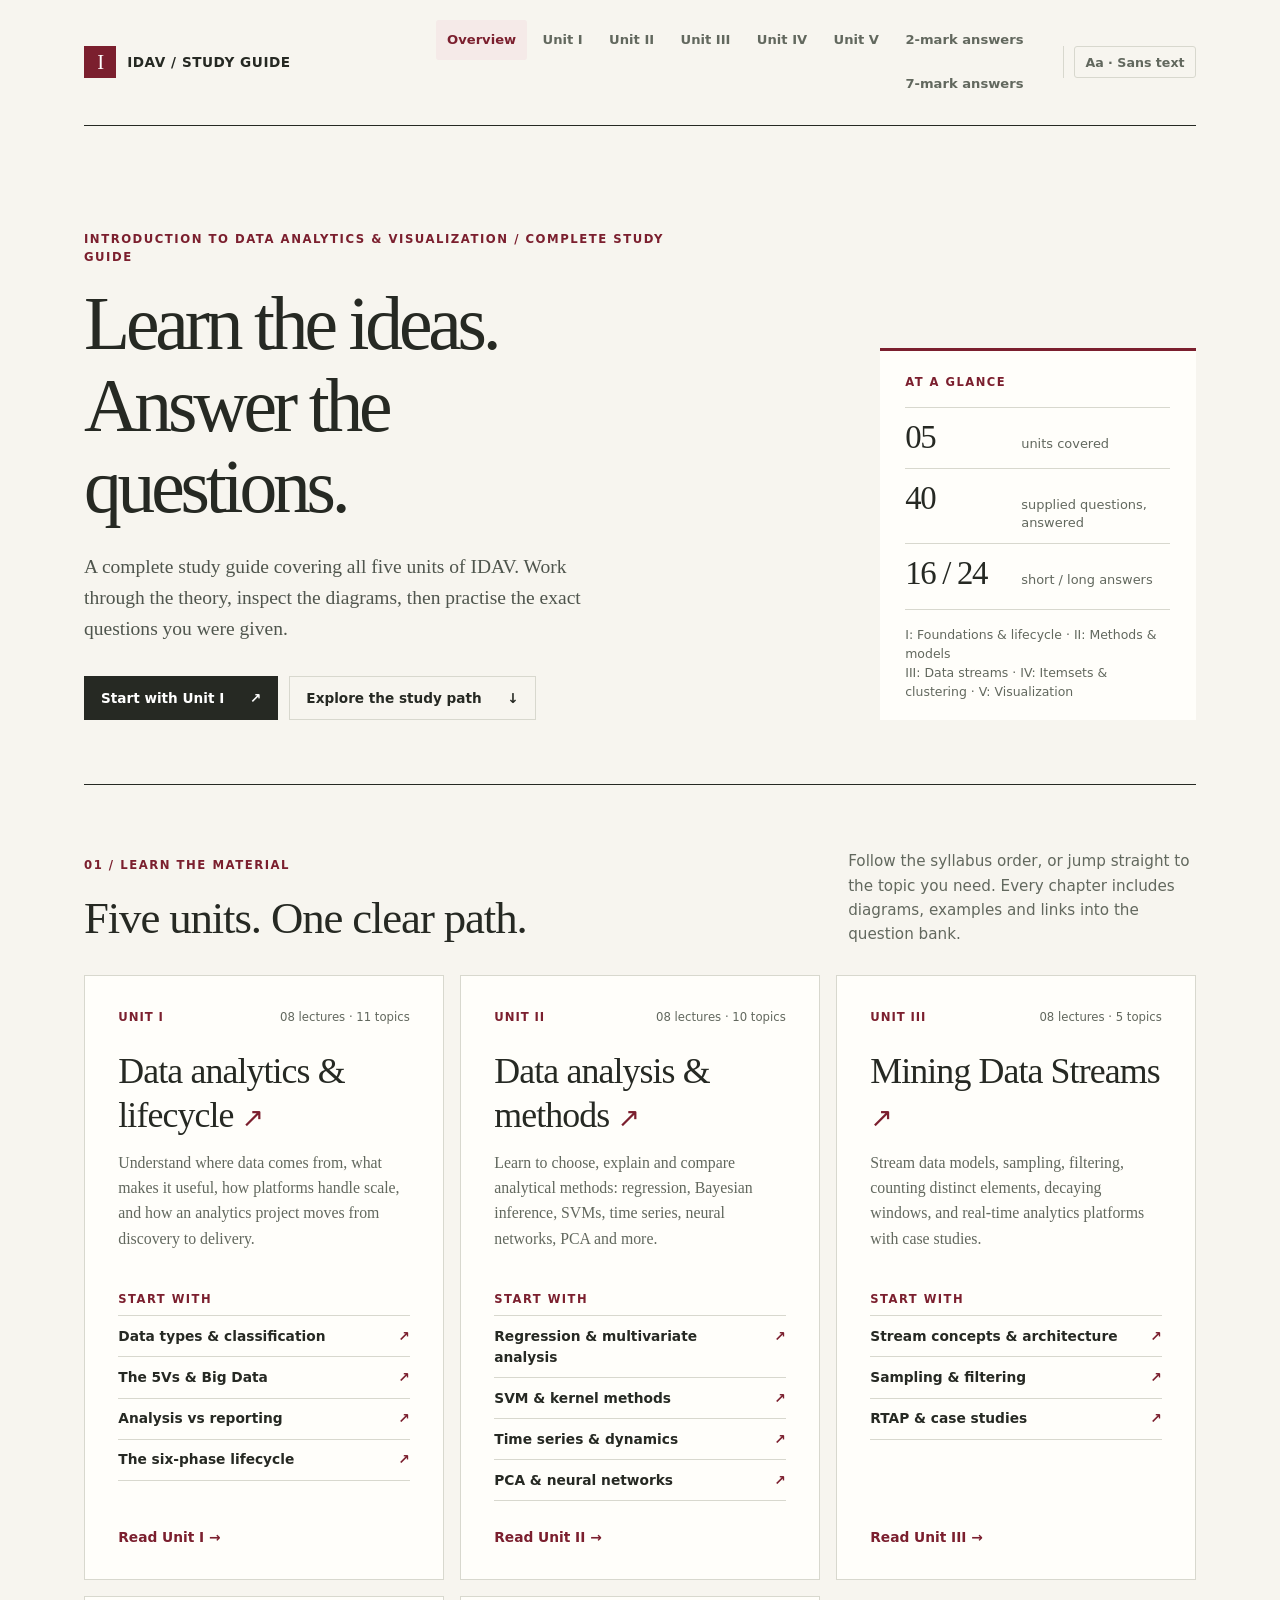
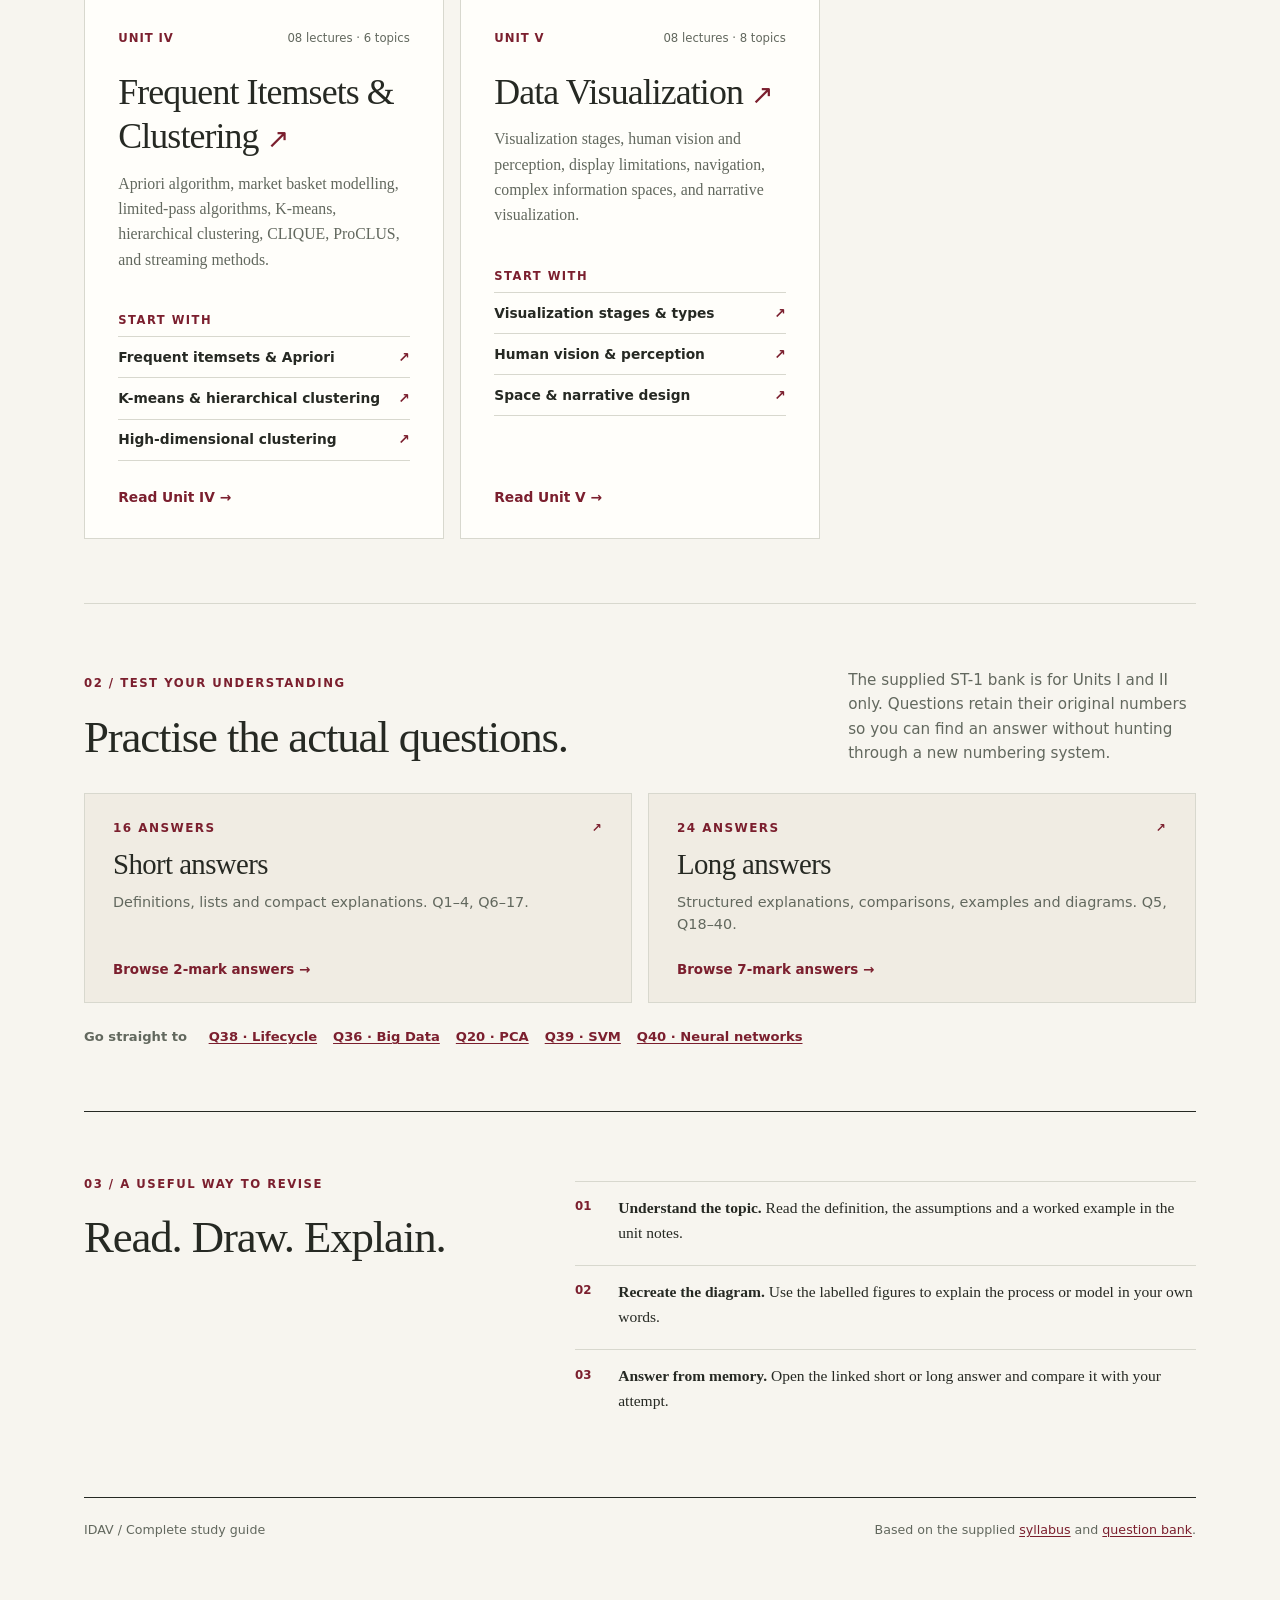
==== commit a128a11c: "Add Units III-V to site navigation and overview, enhance SVG diagrams, and standardize page semantic" ====
--- a/index.html
+++ b/index.html
@@ -3,8 +3,8 @@
 <head>
     <meta charset="UTF-8">
     <meta name="viewport" content="width=device-width, initial-scale=1.0">
-    <meta name="description" content="Study Units I and II of Introduction to Data Analytics and Visualization. Detailed notes, diagrams and all 40 ST-1 question-bank answers in one place.">
-    <title>IDAV Study Guide | Units I &amp; II</title>
+    <meta name="description" content="Study all five units of Introduction to Data Analytics and Visualization. Detailed notes, SVG diagrams, and all 40 ST-1 question-bank answers in one place.">
+    <title>IDAV Study Guide | Complete Reference</title>
     <link rel="stylesheet" href="style.css">
 </head>
 <body class="home-page">
@@ -13,6 +13,9 @@
         <li><a href="index.html" aria-current="page">Overview</a></li>
         <li><a href="unit1.html">Unit I</a></li>
         <li><a href="unit2.html">Unit II</a></li>
+        <li><a href="unit3.html">Unit III</a></li>
+        <li><a href="unit4.html">Unit IV</a></li>
+        <li><a href="unit5.html">Unit V</a></li>
         <li><a href="short-answers.html">2-mark answers</a></li>
         <li><a href="long-answers.html">7-mark answers</a></li>
     </ul>
@@ -20,9 +23,9 @@
 <main id="top">
     <header class="home-hero">
         <div class="hero-copy">
-            <p class="eyebrow">Introduction to Data Analytics &amp; Visualization <span aria-hidden="true">/</span> ST-1 guide</p>
+            <p class="eyebrow">Introduction to Data Analytics &amp; Visualization <span aria-hidden="true">/</span> Complete study guide</p>
             <h1>Learn the ideas.<br>Answer the questions.</h1>
-            <p class="hero-lede">A focused study guide for the two units in your ST-1 question bank. Work through the theory, inspect the diagrams, then practise the exact questions you were given.</p>
+            <p class="hero-lede">A complete study guide covering all five units of IDAV. Work through the theory, inspect the diagrams, then practise the exact questions you were given.</p>
             <div class="hero-actions">
                 <a class="button button-primary" href="unit1.html">Start with Unit I <span aria-hidden="true">↗</span></a>
                 <a class="button button-quiet" href="#study-path">Explore the study path <span aria-hidden="true">↓</span></a>
@@ -30,16 +33,16 @@
         </div>
         <aside class="hero-aside" aria-label="Guide at a glance">
             <p class="aside-label">At a glance</p>
-            <div class="aside-stat"><strong>02</strong><span>units in focus</span></div>
+            <div class="aside-stat"><strong>05</strong><span>units covered</span></div>
             <div class="aside-stat"><strong>40</strong><span>supplied questions, answered</span></div>
             <div class="aside-stat"><strong>16 / 24</strong><span>short / long answers</span></div>
-            <p class="aside-footnote">Unit I: foundations and lifecycle.<br>Unit II: methods and models.</p>
+            <p class="aside-footnote">I: Foundations &amp; lifecycle · II: Methods &amp; models<br>III: Data streams · IV: Itemsets &amp; clustering · V: Visualization</p>
         </aside>
     </header>
 
     <section class="home-section" id="study-path" aria-labelledby="study-heading">
         <div class="section-heading">
-            <div><p class="eyebrow">01 / Learn the material</p><h2 id="study-heading">Two units. One clear path.</h2></div>
+            <div><p class="eyebrow">01 / Learn the material</p><h2 id="study-heading">Five units. One clear path.</h2></div>
             <p>Follow the syllabus order, or jump straight to the topic you need. Every chapter includes diagrams, examples and links into the question bank.</p>
         </div>
         <div class="unit-grid">
@@ -68,6 +71,42 @@
                     <li><a href="unit2.html#pca">PCA &amp; neural networks <span aria-hidden="true">↗</span></a></li>
                 </ul>
                 <a class="card-cta" href="unit2.html">Read Unit II <span aria-hidden="true">→</span></a>
+            </article>
+            <article class="unit-card">
+                <div class="card-topline"><span>Unit III</span><span>08 lectures · 5 topics</span></div>
+                <h3><a href="unit3.html">Mining Data Streams <span aria-hidden="true">↗</span></a></h3>
+                <p>Stream data models, sampling, filtering, counting distinct elements, decaying windows, and real-time analytics platforms with case studies.</p>
+                <p class="card-label">Start with</p>
+                <ul class="topic-links">
+                    <li><a href="unit3.html">Stream concepts &amp; architecture <span aria-hidden="true">↗</span></a></li>
+                    <li><a href="unit3.html">Sampling &amp; filtering <span aria-hidden="true">↗</span></a></li>
+                    <li><a href="unit3.html">RTAP &amp; case studies <span aria-hidden="true">↗</span></a></li>
+                </ul>
+                <a class="card-cta" href="unit3.html">Read Unit III <span aria-hidden="true">→</span></a>
+            </article>
+            <article class="unit-card">
+                <div class="card-topline"><span>Unit IV</span><span>08 lectures · 6 topics</span></div>
+                <h3><a href="unit4.html">Frequent Itemsets &amp; Clustering <span aria-hidden="true">↗</span></a></h3>
+                <p>Apriori algorithm, market basket modelling, limited-pass algorithms, K-means, hierarchical clustering, CLIQUE, ProCLUS, and streaming methods.</p>
+                <p class="card-label">Start with</p>
+                <ul class="topic-links">
+                    <li><a href="unit4.html">Frequent itemsets &amp; Apriori <span aria-hidden="true">↗</span></a></li>
+                    <li><a href="unit4.html">K-means &amp; hierarchical clustering <span aria-hidden="true">↗</span></a></li>
+                    <li><a href="unit4.html">High-dimensional clustering <span aria-hidden="true">↗</span></a></li>
+                </ul>
+                <a class="card-cta" href="unit4.html">Read Unit IV <span aria-hidden="true">→</span></a>
+            </article>
+            <article class="unit-card">
+                <div class="card-topline"><span>Unit V</span><span>08 lectures · 8 topics</span></div>
+                <h3><a href="unit5.html">Data Visualization <span aria-hidden="true">↗</span></a></h3>
+                <p>Visualization stages, human vision and perception, display limitations, navigation, complex information spaces, and narrative visualization.</p>
+                <p class="card-label">Start with</p>
+                <ul class="topic-links">
+                    <li><a href="unit5.html">Visualization stages &amp; types <span aria-hidden="true">↗</span></a></li>
+                    <li><a href="unit5.html">Human vision &amp; perception <span aria-hidden="true">↗</span></a></li>
+                    <li><a href="unit5.html">Space &amp; narrative design <span aria-hidden="true">↗</span></a></li>
+                </ul>
+                <a class="card-cta" href="unit5.html">Read Unit V <span aria-hidden="true">→</span></a>
             </article>
         </div>
     </section>
@@ -111,9 +150,8 @@
     </section>
 </main>
 <footer class="site-footer">
-    <span>IDAV / ST-1 study guide</span>
+    <span>IDAV / Complete study guide</span>
     <span>Based on the supplied <a href="syllabus.md">syllabus</a> and <a href="questions.md">question bank</a>.</span>
-    <details><summary>Other units (outside this question bank)</summary><a href="unit3.html">Unit III</a> · <a href="unit4.html">Unit IV</a> · <a href="unit5.html">Unit V</a></details>
 </footer>
 <script src="shared.js"></script>
 </body>
--- a/style.css
+++ b/style.css
@@ -153,6 +153,9 @@
 .section-heading h2, .study-method h2 { border: 0; padding: 0; margin: 0; font-size: clamp(2rem, 3.5vw, 2.9rem); }
 .section-heading > p { max-width: 36ch; font: .95rem/1.6 var(--font-ui); color: var(--muted); margin: 0; }
 .unit-grid, .practice-grid { display: grid; grid-template-columns: repeat(2, minmax(0, 1fr)); gap: 1rem; }
+.unit-grid { grid-template-columns: repeat(3, minmax(0, 1fr)); }
+.unit-grid .unit-card:nth-child(1),
+.unit-grid .unit-card:nth-child(2) { grid-column: auto; }
 .unit-card { display: flex; flex-direction: column; background: var(--surface); border: 1px solid var(--line); padding: clamp(1.4rem, 2.6vw, 2.2rem); }
 .card-topline { display: flex; justify-content: space-between; gap: .5rem; font: 700 .73rem/1.5 var(--font-ui); letter-spacing: .08em; text-transform: uppercase; color: var(--accent); }
 .card-topline span:last-child { color: var(--muted); letter-spacing: 0; text-transform: none; font-weight: 500; }
@@ -196,6 +199,7 @@
     .site-links { order: 3; flex-basis: 100%; justify-content: flex-start; margin-left: -.7rem; }
     .site-tools { margin-left: auto; }
     .home-hero { gap: 2rem; }
+    .unit-grid { grid-template-columns: repeat(2, minmax(0, 1fr)); }
 }
 @media (max-width: 700px) {
     body { padding: 0 1rem 3rem; font-size: 1rem; }
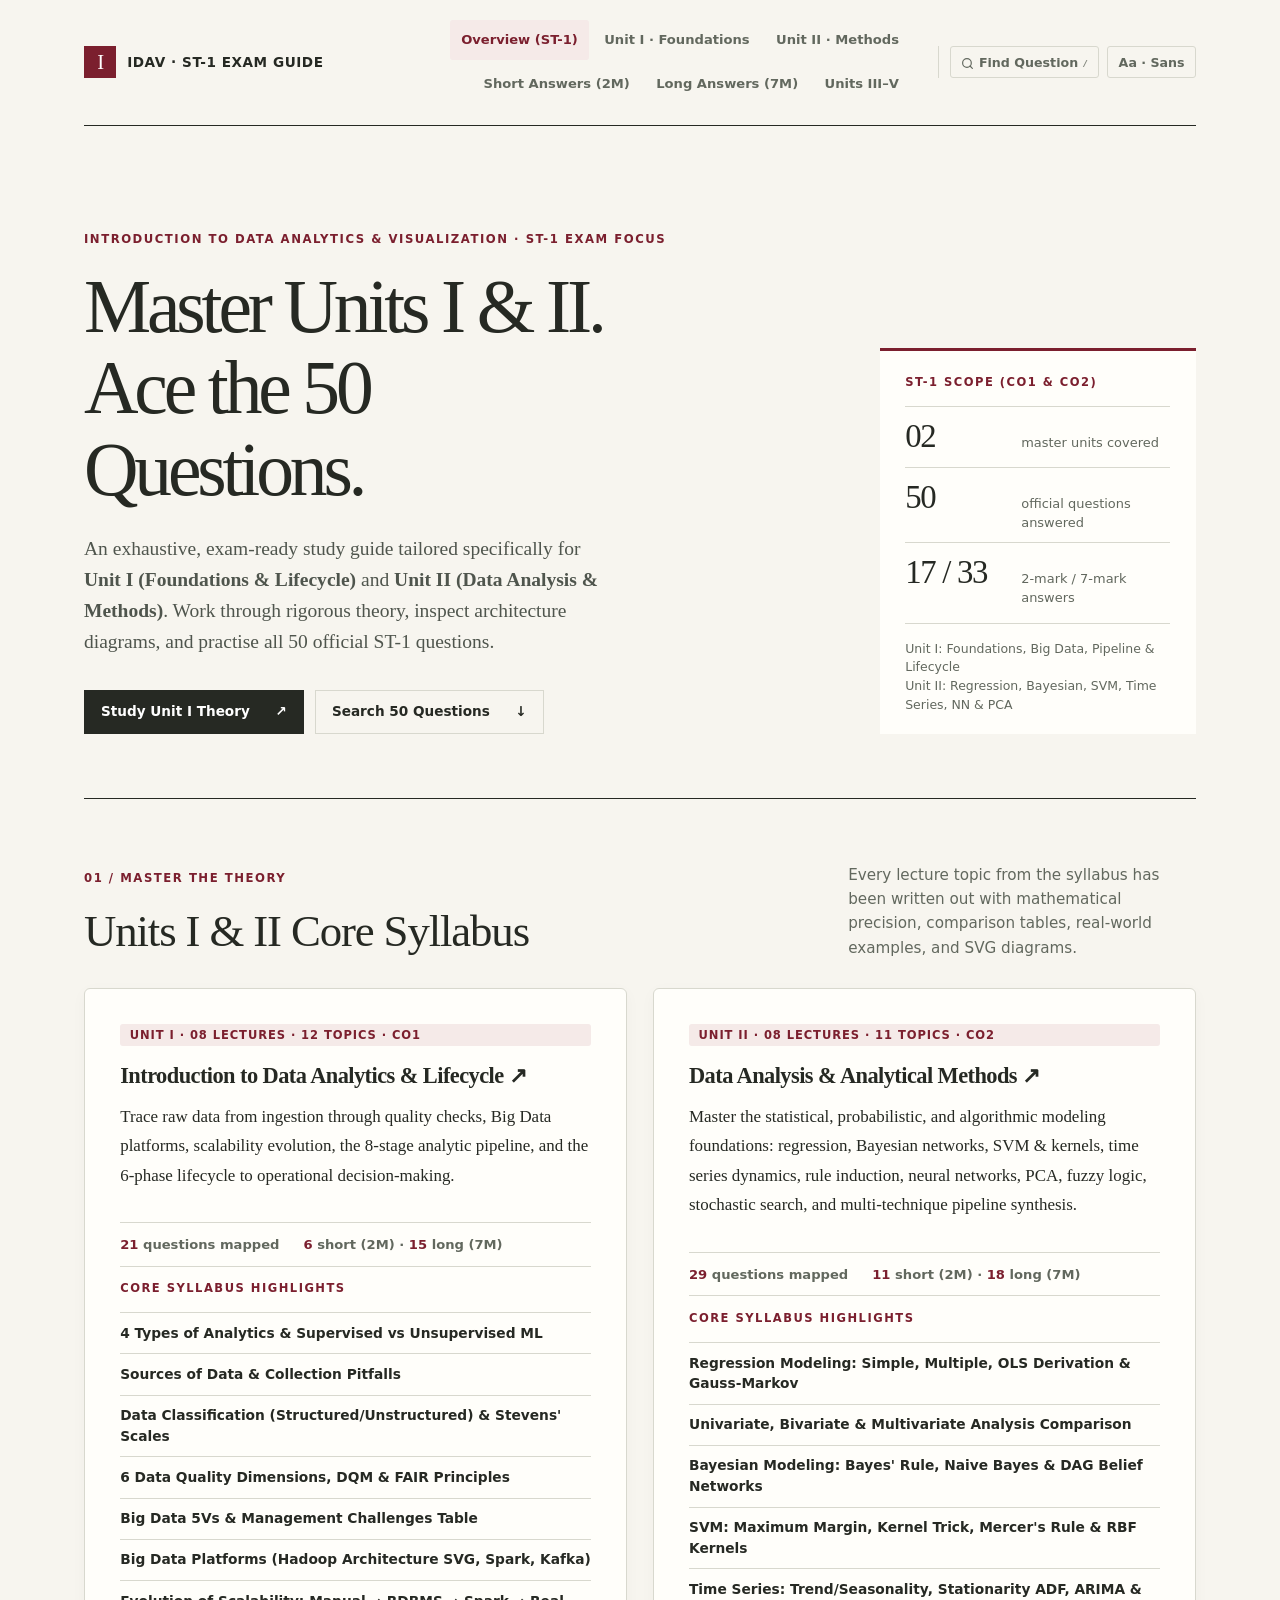
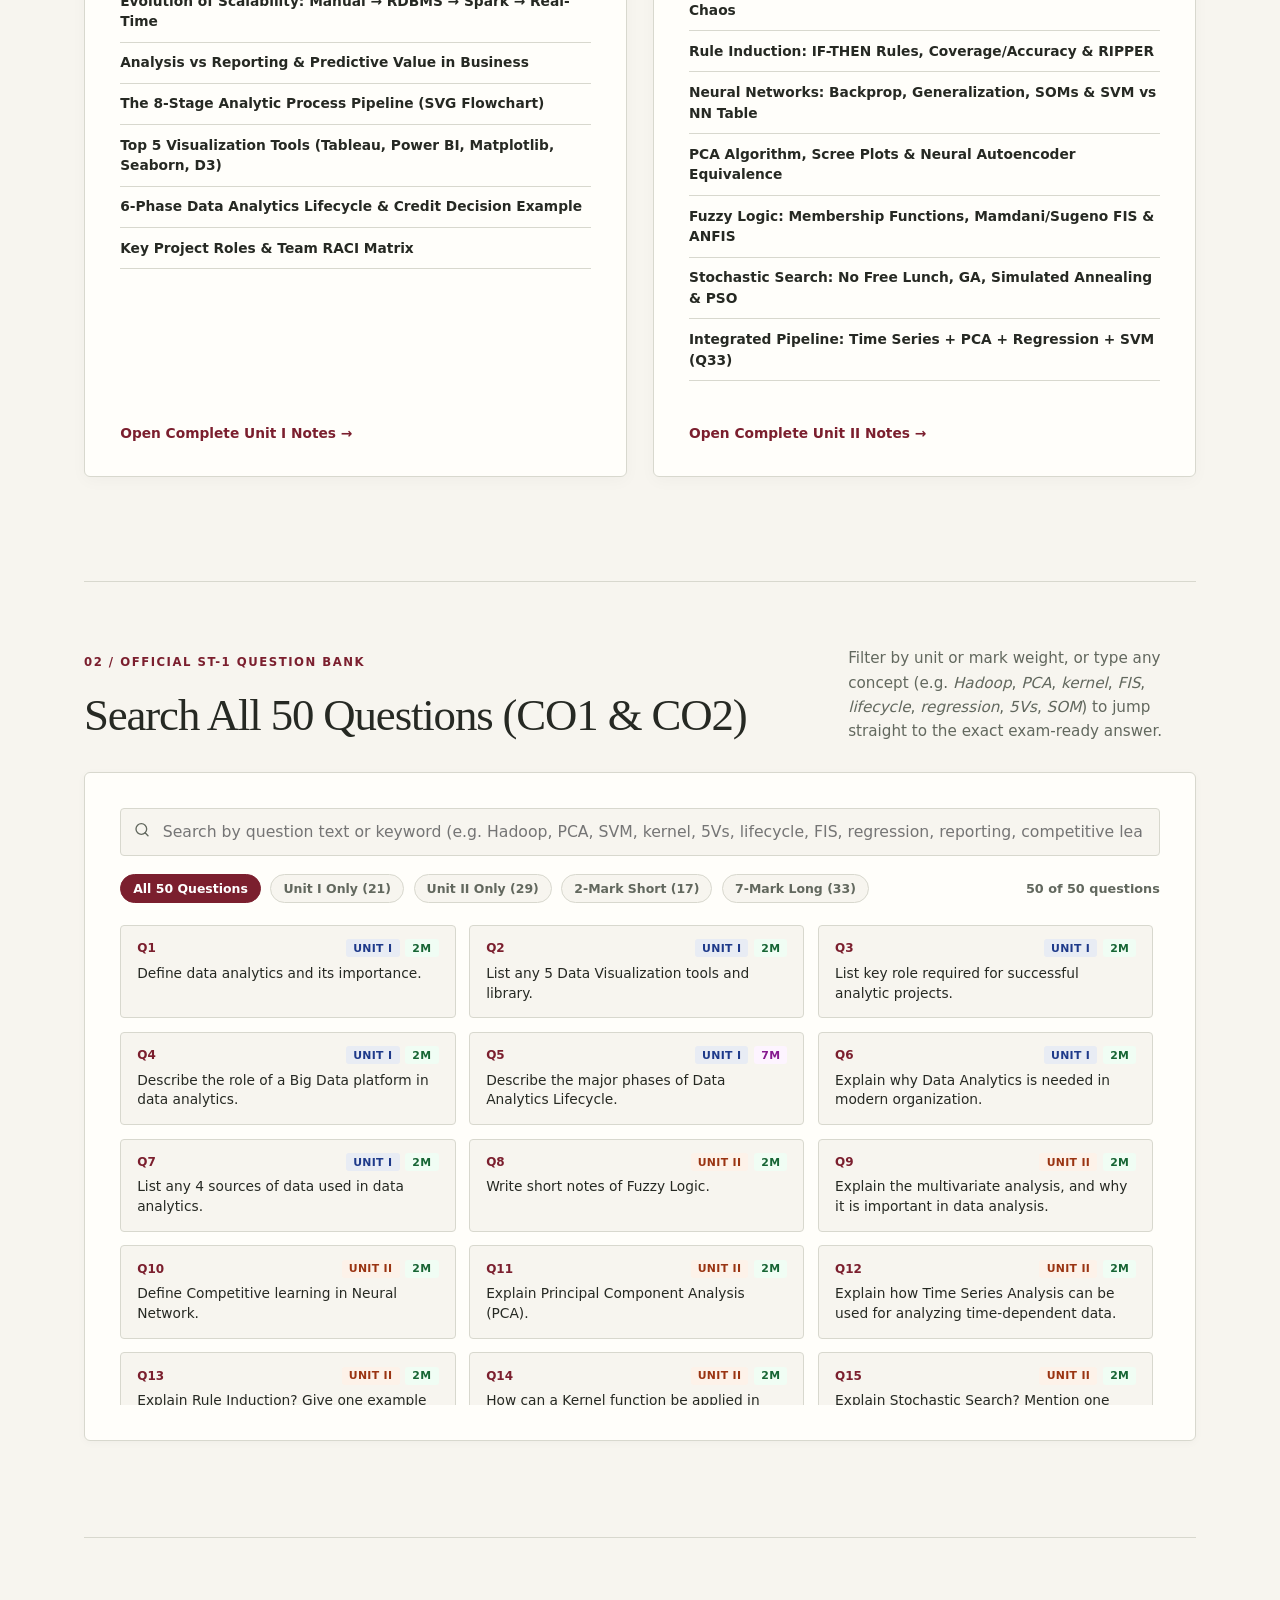
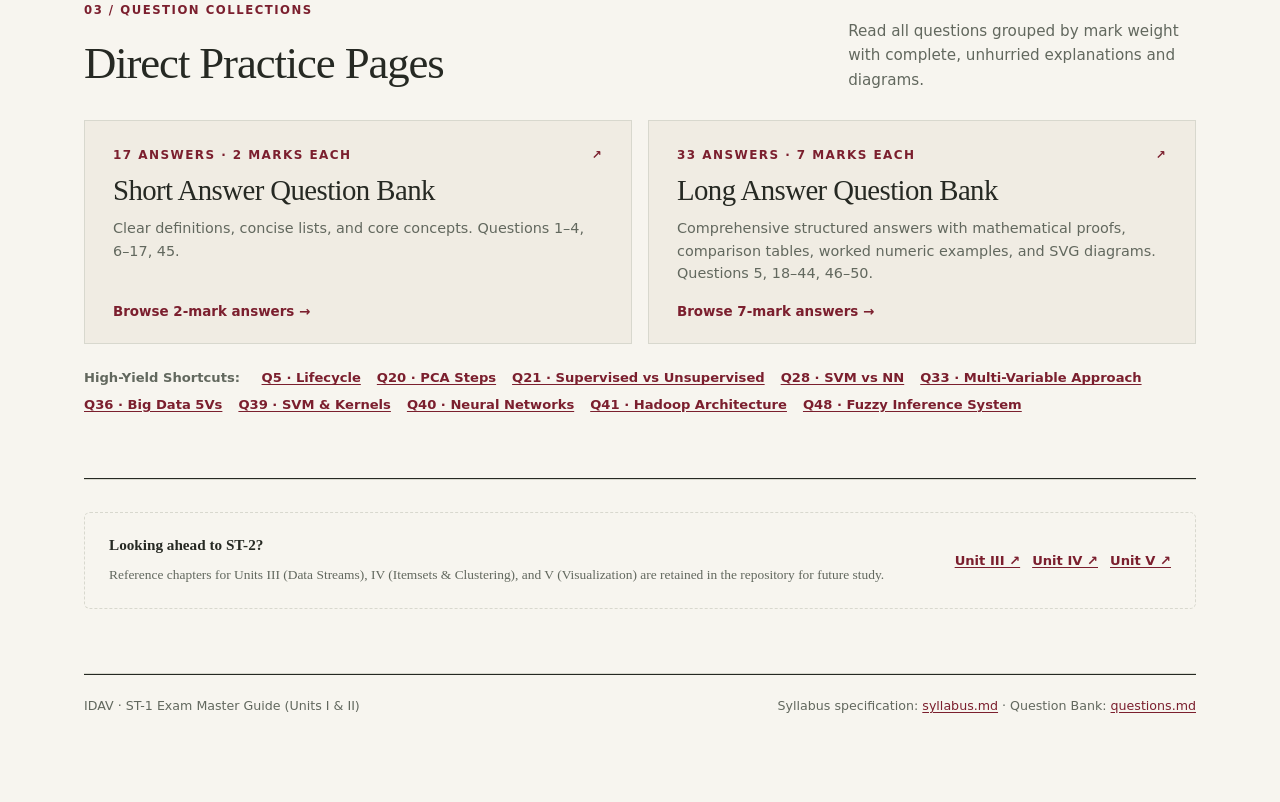
==== commit 020709a2: "Fix search close button, replace emojis with SVGs, and complete ST-1 Unit 1 & 2 exam guide (Q1-Q50)" ====
--- a/index.html
+++ b/index.html
@@ -3,156 +3,193 @@
 <head>
     <meta charset="UTF-8">
     <meta name="viewport" content="width=device-width, initial-scale=1.0">
-    <meta name="description" content="Study all five units of Introduction to Data Analytics and Visualization. Detailed notes, SVG diagrams, and all 40 ST-1 question-bank answers in one place.">
-    <title>IDAV Study Guide | Complete Reference</title>
+    <meta name="description" content="IDAV ST-1 Exam Guide — Complete study guide and 40 question bank answers for Unit I and Unit II (CO1 & CO2). Detailed theory, SVG diagrams, and interactive search.">
+    <title>IDAV ST-1 Exam Guide | Units I &amp; II Master Revision</title>
     <link rel="stylesheet" href="style.css">
 </head>
 <body class="home-page">
 <nav aria-label="Primary navigation">
     <ul>
-        <li><a href="index.html" aria-current="page">Overview</a></li>
-        <li><a href="unit1.html">Unit I</a></li>
-        <li><a href="unit2.html">Unit II</a></li>
-        <li><a href="unit3.html">Unit III</a></li>
-        <li><a href="unit4.html">Unit IV</a></li>
-        <li><a href="unit5.html">Unit V</a></li>
-        <li><a href="short-answers.html">2-mark answers</a></li>
-        <li><a href="long-answers.html">7-mark answers</a></li>
+        <li><a href="index.html" aria-current="page">Overview (ST-1)</a></li>
+        <li><a href="unit1.html">Unit I · Foundations</a></li>
+        <li><a href="unit2.html">Unit II · Methods</a></li>
+        <li><a href="short-answers.html">Short Answers (2M)</a></li>
+        <li><a href="long-answers.html">Long Answers (7M)</a></li>
     </ul>
 </nav>
+
 <main id="top">
+    <!-- Hero Header -->
     <header class="home-hero">
         <div class="hero-copy">
-            <p class="eyebrow">Introduction to Data Analytics &amp; Visualization <span aria-hidden="true">/</span> Complete study guide</p>
-            <h1>Learn the ideas.<br>Answer the questions.</h1>
-            <p class="hero-lede">A complete study guide covering all five units of IDAV. Work through the theory, inspect the diagrams, then practise the exact questions you were given.</p>
+            <p class="eyebrow">Introduction to Data Analytics &amp; Visualization · ST-1 Exam Focus</p>
+            <h1>Master Units I &amp; II.<br>Ace the 50 Questions.</h1>
+            <p class="hero-lede">An exhaustive, exam-ready study guide tailored specifically for <strong>Unit I (Foundations &amp; Lifecycle)</strong> and <strong>Unit II (Data Analysis &amp; Methods)</strong>. Work through rigorous theory, inspect architecture diagrams, and practise all 50 official ST-1 questions.</p>
             <div class="hero-actions">
-                <a class="button button-primary" href="unit1.html">Start with Unit I <span aria-hidden="true">↗</span></a>
-                <a class="button button-quiet" href="#study-path">Explore the study path <span aria-hidden="true">↓</span></a>
+                <a class="button button-primary" href="unit1.html">Study Unit I Theory <span aria-hidden="true">↗</span></a>
+                <a class="button button-quiet" href="#question-bank-section">Search 50 Questions <span aria-hidden="true">↓</span></a>
             </div>
         </div>
         <aside class="hero-aside" aria-label="Guide at a glance">
-            <p class="aside-label">At a glance</p>
-            <div class="aside-stat"><strong>05</strong><span>units covered</span></div>
-            <div class="aside-stat"><strong>40</strong><span>supplied questions, answered</span></div>
-            <div class="aside-stat"><strong>16 / 24</strong><span>short / long answers</span></div>
-            <p class="aside-footnote">I: Foundations &amp; lifecycle · II: Methods &amp; models<br>III: Data streams · IV: Itemsets &amp; clustering · V: Visualization</p>
+            <p class="aside-label">ST-1 Scope (CO1 &amp; CO2)</p>
+            <div class="aside-stat"><strong>02</strong><span>master units covered</span></div>
+            <div class="aside-stat"><strong>50</strong><span>official questions answered</span></div>
+            <div class="aside-stat"><strong>17 / 33</strong><span>2-mark / 7-mark answers</span></div>
+            <p class="aside-footnote">Unit I: Foundations, Big Data, Pipeline &amp; Lifecycle<br>Unit II: Regression, Bayesian, SVM, Time Series, NN &amp; PCA</p>
         </aside>
     </header>
 
+    <!-- Master Units Section -->
     <section class="home-section" id="study-path" aria-labelledby="study-heading">
         <div class="section-heading">
-            <div><p class="eyebrow">01 / Learn the material</p><h2 id="study-heading">Five units. One clear path.</h2></div>
-            <p>Follow the syllabus order, or jump straight to the topic you need. Every chapter includes diagrams, examples and links into the question bank.</p>
+            <div><p class="eyebrow">01 / Master the Theory</p><h2 id="study-heading">Units I &amp; II Core Syllabus</h2></div>
+            <p>Every lecture topic from the syllabus has been written out with mathematical precision, comparison tables, real-world examples, and SVG diagrams.</p>
         </div>
-        <div class="unit-grid">
-            <article class="unit-card">
-                <div class="card-topline"><span>Unit I</span><span>08 lectures · 11 topics</span></div>
-                <h3><a href="unit1.html">Data analytics &amp; lifecycle <span aria-hidden="true">↗</span></a></h3>
-                <p>Understand where data comes from, what makes it useful, how platforms handle scale, and how an analytics project moves from discovery to delivery.</p>
-                <p class="card-label">Start with</p>
+
+        <div class="unit-st1-grid">
+            <!-- Unit I Card -->
+            <article class="unit-st1-card">
+                <span class="unit-pill-tag">Unit I · 08 Lectures · 12 Topics · CO1</span>
+                <h3><a href="unit1.html">Introduction to Data Analytics &amp; Lifecycle <span aria-hidden="true">↗</span></a></h3>
+                <p>Trace raw data from ingestion through quality checks, Big Data platforms, scalability evolution, the 8-stage analytic pipeline, and the 6-phase lifecycle to operational decision-making.</p>
+                
+                <div class="unit-st1-stats">
+                    <div><strong>21</strong> questions mapped</div>
+                    <div><strong>6</strong> short (2M) · <strong>15</strong> long (7M)</div>
+                </div>
+
+                <p class="card-label">Core Syllabus Highlights</p>
                 <ul class="topic-links">
-                    <li><a href="unit1.html#classification-of-data">Data types &amp; classification <span aria-hidden="true">↗</span></a></li>
-                    <li><a href="unit1.html#five-vs">The 5Vs &amp; Big Data <span aria-hidden="true">↗</span></a></li>
-                    <li><a href="unit1.html#analysis-vs-reporting">Analysis vs reporting <span aria-hidden="true">↗</span></a></li>
-                    <li><a href="unit1.html#analytics-lifecycle">The six-phase lifecycle <span aria-hidden="true">↗</span></a></li>
+                    <li><a href="unit1.html#data-analytics">4 Types of Analytics &amp; Supervised vs Unsupervised ML</a></li>
+                    <li><a href="unit1.html#sources-of-data">Sources of Data &amp; Collection Pitfalls</a></li>
+                    <li><a href="unit1.html#classification-of-data">Data Classification (Structured/Unstructured) &amp; Stevens' Scales</a></li>
+                    <li><a href="unit1.html#data-quality">6 Data Quality Dimensions, DQM &amp; FAIR Principles</a></li>
+                    <li><a href="unit1.html#five-vs">Big Data 5Vs &amp; Management Challenges Table</a></li>
+                    <li><a href="unit1.html#big-data-platform">Big Data Platforms (Hadoop Architecture SVG, Spark, Kafka)</a></li>
+                    <li><a href="unit1.html#need-and-evolution">Evolution of Scalability: Manual → RDBMS → Spark → Real-Time</a></li>
+                    <li><a href="unit1.html#analysis-vs-reporting">Analysis vs Reporting &amp; Predictive Value in Business</a></li>
+                    <li><a href="unit1.html#analytic-process">The 8-Stage Analytic Process Pipeline (SVG Flowchart)</a></li>
+                    <li><a href="unit1.html#analytic-tools">Top 5 Visualization Tools (Tableau, Power BI, Matplotlib, Seaborn, D3)</a></li>
+                    <li><a href="unit1.html#analytics-lifecycle">6-Phase Data Analytics Lifecycle &amp; Credit Decision Example</a></li>
+                    <li><a href="unit1.html#project-roles">Key Project Roles &amp; Team RACI Matrix</a></li>
                 </ul>
-                <a class="card-cta" href="unit1.html">Read Unit I <span aria-hidden="true">→</span></a>
+                <a class="card-cta" href="unit1.html" style="margin-top:auto;padding-top:1rem;">Open Complete Unit I Notes <span aria-hidden="true">→</span></a>
             </article>
-            <article class="unit-card">
-                <div class="card-topline"><span>Unit II</span><span>08 lectures · 10 topics</span></div>
-                <h3><a href="unit2.html">Data analysis &amp; methods <span aria-hidden="true">↗</span></a></h3>
-                <p>Learn to choose, explain and compare analytical methods: regression, Bayesian inference, SVMs, time series, neural networks, PCA and more.</p>
-                <p class="card-label">Start with</p>
+
+            <!-- Unit II Card -->
+            <article class="unit-st1-card">
+                <span class="unit-pill-tag">Unit II · 08 Lectures · 11 Topics · CO2</span>
+                <h3><a href="unit2.html">Data Analysis &amp; Analytical Methods <span aria-hidden="true">↗</span></a></h3>
+                <p>Master the statistical, probabilistic, and algorithmic modeling foundations: regression, Bayesian networks, SVM &amp; kernels, time series dynamics, rule induction, neural networks, PCA, fuzzy logic, stochastic search, and multi-technique pipeline synthesis.</p>
+
+                <div class="unit-st1-stats">
+                    <div><strong>29</strong> questions mapped</div>
+                    <div><strong>11</strong> short (2M) · <strong>18</strong> long (7M)</div>
+                </div>
+
+                <p class="card-label">Core Syllabus Highlights</p>
                 <ul class="topic-links">
-                    <li><a href="unit2.html#regression">Regression &amp; multivariate analysis <span aria-hidden="true">↗</span></a></li>
-                    <li><a href="unit2.html#svm">SVM &amp; kernel methods <span aria-hidden="true">↗</span></a></li>
-                    <li><a href="unit2.html#time-series">Time series &amp; dynamics <span aria-hidden="true">↗</span></a></li>
-                    <li><a href="unit2.html#pca">PCA &amp; neural networks <span aria-hidden="true">↗</span></a></li>
+                    <li><a href="unit2.html#regression">Regression Modeling: Simple, Multiple, OLS Derivation &amp; Gauss-Markov</a></li>
+                    <li><a href="unit2.html#multivariate">Univariate, Bivariate &amp; Multivariate Analysis Comparison</a></li>
+                    <li><a href="unit2.html#bayesian">Bayesian Modeling: Bayes' Rule, Naive Bayes &amp; DAG Belief Networks</a></li>
+                    <li><a href="unit2.html#svm">SVM: Maximum Margin, Kernel Trick, Mercer's Rule &amp; RBF Kernels</a></li>
+                    <li><a href="unit2.html#time-series">Time Series: Trend/Seasonality, Stationarity ADF, ARIMA &amp; Chaos</a></li>
+                    <li><a href="unit2.html#rule-induction">Rule Induction: IF-THEN Rules, Coverage/Accuracy &amp; RIPPER</a></li>
+                    <li><a href="unit2.html#neural-networks">Neural Networks: Backprop, Generalization, SOMs &amp; SVM vs NN Table</a></li>
+                    <li><a href="unit2.html#pca">PCA Algorithm, Scree Plots &amp; Neural Autoencoder Equivalence</a></li>
+                    <li><a href="unit2.html#fuzzy-logic">Fuzzy Logic: Membership Functions, Mamdani/Sugeno FIS &amp; ANFIS</a></li>
+                    <li><a href="unit2.html#stochastic-search">Stochastic Search: No Free Lunch, GA, Simulated Annealing &amp; PSO</a></li>
+                    <li><a href="unit2.html#integrated-approach">Integrated Pipeline: Time Series + PCA + Regression + SVM (Q33)</a></li>
                 </ul>
-                <a class="card-cta" href="unit2.html">Read Unit II <span aria-hidden="true">→</span></a>
-            </article>
-            <article class="unit-card">
-                <div class="card-topline"><span>Unit III</span><span>08 lectures · 5 topics</span></div>
-                <h3><a href="unit3.html">Mining Data Streams <span aria-hidden="true">↗</span></a></h3>
-                <p>Stream data models, sampling, filtering, counting distinct elements, decaying windows, and real-time analytics platforms with case studies.</p>
-                <p class="card-label">Start with</p>
-                <ul class="topic-links">
-                    <li><a href="unit3.html">Stream concepts &amp; architecture <span aria-hidden="true">↗</span></a></li>
-                    <li><a href="unit3.html">Sampling &amp; filtering <span aria-hidden="true">↗</span></a></li>
-                    <li><a href="unit3.html">RTAP &amp; case studies <span aria-hidden="true">↗</span></a></li>
-                </ul>
-                <a class="card-cta" href="unit3.html">Read Unit III <span aria-hidden="true">→</span></a>
-            </article>
-            <article class="unit-card">
-                <div class="card-topline"><span>Unit IV</span><span>08 lectures · 6 topics</span></div>
-                <h3><a href="unit4.html">Frequent Itemsets &amp; Clustering <span aria-hidden="true">↗</span></a></h3>
-                <p>Apriori algorithm, market basket modelling, limited-pass algorithms, K-means, hierarchical clustering, CLIQUE, ProCLUS, and streaming methods.</p>
-                <p class="card-label">Start with</p>
-                <ul class="topic-links">
-                    <li><a href="unit4.html">Frequent itemsets &amp; Apriori <span aria-hidden="true">↗</span></a></li>
-                    <li><a href="unit4.html">K-means &amp; hierarchical clustering <span aria-hidden="true">↗</span></a></li>
-                    <li><a href="unit4.html">High-dimensional clustering <span aria-hidden="true">↗</span></a></li>
-                </ul>
-                <a class="card-cta" href="unit4.html">Read Unit IV <span aria-hidden="true">→</span></a>
-            </article>
-            <article class="unit-card">
-                <div class="card-topline"><span>Unit V</span><span>08 lectures · 8 topics</span></div>
-                <h3><a href="unit5.html">Data Visualization <span aria-hidden="true">↗</span></a></h3>
-                <p>Visualization stages, human vision and perception, display limitations, navigation, complex information spaces, and narrative visualization.</p>
-                <p class="card-label">Start with</p>
-                <ul class="topic-links">
-                    <li><a href="unit5.html">Visualization stages &amp; types <span aria-hidden="true">↗</span></a></li>
-                    <li><a href="unit5.html">Human vision &amp; perception <span aria-hidden="true">↗</span></a></li>
-                    <li><a href="unit5.html">Space &amp; narrative design <span aria-hidden="true">↗</span></a></li>
-                </ul>
-                <a class="card-cta" href="unit5.html">Read Unit V <span aria-hidden="true">→</span></a>
+                <a class="card-cta" href="unit2.html" style="margin-top:auto;padding-top:1rem;">Open Complete Unit II Notes <span aria-hidden="true">→</span></a>
             </article>
         </div>
     </section>
 
+    <!-- Interactive 50-Question Bank Search & Filter Engine -->
+    <section class="home-section" id="question-bank-section" aria-labelledby="qb-heading">
+        <div class="section-heading">
+            <div><p class="eyebrow">02 / Official ST-1 Question Bank</p><h2 id="qb-heading">Search All 50 Questions (CO1 &amp; CO2)</h2></div>
+            <p>Filter by unit or mark weight, or type any concept (e.g. <em>Hadoop</em>, <em>PCA</em>, <em>kernel</em>, <em>FIS</em>, <em>lifecycle</em>, <em>regression</em>, <em>5Vs</em>, <em>SOM</em>) to jump straight to the exact exam-ready answer.</p>
+        </div>
+
+        <div class="q-search-container">
+            <div class="q-search-input-wrap">
+                <span class="q-search-icon" aria-hidden="true"><svg width="16" height="16" viewBox="0 0 24 24" fill="none" stroke="currentColor" stroke-width="2" stroke-linecap="round" stroke-linejoin="round"><circle cx="11" cy="11" r="8"></circle><line x1="21" y1="21" x2="16.65" y2="16.65"></line></svg></span>
+                <input type="text" id="home-questions-input" class="q-search-input" placeholder="Search by question text or keyword (e.g. Hadoop, PCA, SVM, kernel, 5Vs, lifecycle, FIS, regression, reporting, competitive learning)...">
+            </div>
+
+            <div class="q-filter-chips">
+                <button type="button" class="filter-chip active" data-filter="all">All 50 Questions</button>
+                <button type="button" class="filter-chip" data-filter="unit1">Unit I Only (21)</button>
+                <button type="button" class="filter-chip" data-filter="unit2">Unit II Only (29)</button>
+                <button type="button" class="filter-chip" data-filter="2m">2-Mark Short (17)</button>
+                <button type="button" class="filter-chip" data-filter="7m">7-Mark Long (33)</button>
+                <span id="q-filter-count" style="margin-left:auto;font:600 0.8rem var(--font-ui);color:var(--muted);align-self:center;">50 of 50 questions</span>
+            </div>
+
+            <div class="q-cards-grid" id="home-questions-grid">
+                <!-- Dynamically populated by shared.js with instant live search -->
+            </div>
+        </div>
+    </section>
+
+    <!-- Practice Section Cards -->
     <section class="home-section practice-section" id="practice" aria-labelledby="practice-heading">
         <div class="section-heading">
-            <div><p class="eyebrow">02 / Test your understanding</p><h2 id="practice-heading">Practise the actual questions.</h2></div>
-            <p>The supplied ST-1 bank is for Units I and II only. Questions retain their original numbers so you can find an answer without hunting through a new numbering system.</p>
+            <div><p class="eyebrow">03 / Question Collections</p><h2 id="practice-heading">Direct Practice Pages</h2></div>
+            <p>Read all questions grouped by mark weight with complete, unhurried explanations and diagrams.</p>
         </div>
         <div class="practice-grid">
             <a class="practice-card" href="short-answers.html">
-                <span class="practice-number">16 answers <span aria-hidden="true">↗</span></span>
-                <strong>Short answers</strong>
-                <span>Definitions, lists and compact explanations. Q1–4, Q6–17.</span>
+                <span class="practice-number">17 answers · 2 Marks each <span aria-hidden="true">↗</span></span>
+                <strong>Short Answer Question Bank</strong>
+                <span>Clear definitions, concise lists, and core concepts. Questions 1–4, 6–17, 45.</span>
                 <span class="practice-link">Browse 2-mark answers →</span>
             </a>
             <a class="practice-card" href="long-answers.html">
-                <span class="practice-number">24 answers <span aria-hidden="true">↗</span></span>
-                <strong>Long answers</strong>
-                <span>Structured explanations, comparisons, examples and diagrams. Q5, Q18–40.</span>
+                <span class="practice-number">33 answers · 7 Marks each <span aria-hidden="true">↗</span></span>
+                <strong>Long Answer Question Bank</strong>
+                <span>Comprehensive structured answers with mathematical proofs, comparison tables, worked numeric examples, and SVG diagrams. Questions 5, 18–44, 46–50.</span>
                 <span class="practice-link">Browse 7-mark answers →</span>
             </a>
         </div>
-        <div class="question-shortcuts" aria-label="Popular question shortcuts">
-            <span>Go straight to</span>
-            <a href="long-answers.html#q38">Q38 · Lifecycle</a>
-            <a href="long-answers.html#q36">Q36 · Big Data</a>
-            <a href="long-answers.html#q20">Q20 · PCA</a>
-            <a href="long-answers.html#q39">Q39 · SVM</a>
-            <a href="long-answers.html#q40">Q40 · Neural networks</a>
+        <div class="question-shortcuts" aria-label="High-yield question shortcuts">
+            <span>High-Yield Shortcuts:</span>
+            <a href="long-answers.html#q5">Q5 · Lifecycle</a>
+            <a href="long-answers.html#q20">Q20 · PCA Steps</a>
+            <a href="long-answers.html#q21">Q21 · Supervised vs Unsupervised</a>
+            <a href="long-answers.html#q28">Q28 · SVM vs NN</a>
+            <a href="long-answers.html#q33">Q33 · Multi-Variable Approach</a>
+            <a href="long-answers.html#q36">Q36 · Big Data 5Vs</a>
+            <a href="long-answers.html#q39">Q39 · SVM &amp; Kernels</a>
+            <a href="long-answers.html#q40">Q40 · Neural Networks</a>
+            <a href="long-answers.html#q41">Q41 · Hadoop Architecture</a>
+            <a href="long-answers.html#q48">Q48 · Fuzzy Inference System</a>
         </div>
     </section>
 
-    <section class="home-section study-method" aria-labelledby="method-heading">
-        <div><p class="eyebrow">03 / A useful way to revise</p><h2 id="method-heading">Read. Draw. Explain.</h2></div>
-        <ol>
-            <li><strong>Understand the topic.</strong> Read the definition, the assumptions and a worked example in the unit notes.</li>
-            <li><strong>Recreate the diagram.</strong> Use the labelled figures to explain the process or model in your own words.</li>
-            <li><strong>Answer from memory.</strong> Open the linked short or long answer and compare it with your attempt.</li>
-        </ol>
+    <!-- Reference Section for Units III-V -->
+    <section class="home-section" style="border-top:1px solid var(--line);padding-top:2rem;">
+        <div style="background:var(--paper);border:1px dashed var(--line);border-radius:6px;padding:1.2rem 1.5rem;display:flex;flex-wrap:wrap;justify-content:space-between;align-items:center;gap:1rem;">
+            <div>
+                <strong style="display:block;font-size:0.95rem;color:var(--ink);">Looking ahead to ST-2?</strong>
+                <span style="font-size:0.84rem;color:var(--muted);">Reference chapters for Units III (Data Streams), IV (Itemsets &amp; Clustering), and V (Visualization) are retained in the repository for future study.</span>
+            </div>
+            <div style="display:flex;gap:0.75rem;font:600 0.82rem var(--font-ui);">
+                <a href="unit3.html">Unit III ↗</a>
+                <a href="unit4.html">Unit IV ↗</a>
+                <a href="unit5.html">Unit V ↗</a>
+            </div>
+        </div>
     </section>
 </main>
+
 <footer class="site-footer">
-    <span>IDAV / Complete study guide</span>
-    <span>Based on the supplied <a href="syllabus.md">syllabus</a> and <a href="questions.md">question bank</a>.</span>
+    <span>IDAV · ST-1 Exam Master Guide (Units I &amp; II)</span>
+    <span>Syllabus specification: <a href="syllabus.md">syllabus.md</a> · Question Bank: <a href="questions.md">questions.md</a></span>
 </footer>
+
 <script src="shared.js"></script>
 </body>
 </html>
--- a/style.css
+++ b/style.css
@@ -116,6 +116,8 @@
 .note-banner strong { color: var(--accent); }
 code { font: .89em/1.5 ui-monospace, SFMono-Regular, Consolas, monospace; padding: .09em .28em; background: var(--soft); overflow-wrap: anywhere; }
 pre { overflow-x: auto; white-space: pre-wrap; overflow-wrap: anywhere; background: var(--soft); border: 1px solid var(--line); padding: 1rem; margin: 1.5rem 0; font: .85rem/1.6 ui-monospace, SFMono-Regular, Consolas, monospace; }
+.formula-block { display: block; text-align: center; background: var(--soft); border-left: 3px solid var(--accent); padding: 0.75rem 1.25rem; margin: 1.1rem 0; font-size: 1.05rem; font-family: "Cambria Math", "Latin Modern Math", "STIX Two Math", Georgia, serif; overflow-x: auto; color: var(--ink); border-radius: 3px; }
+
 
 /* Exam answer index */
 .question-index { background: var(--surface); border: 1px solid var(--line); padding: 1.25rem; margin: 1.1rem 0 2rem; }
@@ -194,6 +196,336 @@
 #back-to-top:hover { color: var(--accent); border-color: var(--accent); }
 #back-to-top[hidden] { display: none; }
 
+/* Dropdown Navigation for Units III-V */
+.nav-details { position: relative; }
+.nav-details summary { list-style: none; cursor: pointer; padding: .55rem .7rem; color: var(--muted); font-size: .82rem; font-weight: 600; border-radius: 3px; }
+.nav-details summary::-webkit-details-marker { display: none; }
+.nav-details summary:hover { color: var(--accent); background: var(--accent-soft); }
+.nav-dropdown-menu {
+    position: absolute;
+    top: 100%;
+    right: 0;
+    min-width: 175px;
+    background: var(--surface);
+    border: 1px solid var(--line);
+    box-shadow: 0 4px 14px rgba(0,0,0,0.08);
+    border-radius: 4px;
+    padding: .4rem 0;
+    z-index: 100;
+}
+.nav-dropdown-menu a {
+    display: block;
+    padding: .45rem .85rem;
+    color: var(--ink);
+    font-size: .8rem;
+    font-weight: 500;
+    text-decoration: none;
+}
+.nav-dropdown-menu a:hover { background: var(--accent-soft); color: var(--accent); }
+
+/* Quick Search Button in Tools */
+.q-search-trigger {
+    border: 1px solid var(--line);
+    border-radius: 3px;
+    background: transparent;
+    color: var(--muted);
+    font: 600 .79rem var(--font-ui);
+    padding: .47rem .65rem;
+    cursor: pointer;
+    white-space: nowrap;
+    margin-right: .5rem;
+}
+.q-search-trigger:hover { border-color: var(--accent); color: var(--accent); }
+
+/* Interactive Question Search Section on Index */
+.q-search-container {
+    background: var(--surface);
+    border: 1px solid var(--line);
+    padding: clamp(1.2rem, 3vw, 2.2rem);
+    margin: 1.5rem 0 2rem;
+    border-radius: 6px;
+    box-shadow: 0 2px 8px rgba(0,0,0,0.03);
+}
+.q-search-input-wrap {
+    position: relative;
+    margin-bottom: 1.15rem;
+}
+.q-search-input {
+    width: 100%;
+    padding: .85rem 1rem .85rem 2.6rem;
+    font: 500 .98rem var(--font-ui);
+    color: var(--ink);
+    background: var(--paper);
+    border: 1.5px solid var(--line);
+    border-radius: 4px;
+    outline: none;
+    transition: border-color .15s ease, box-shadow .15s ease;
+}
+.q-search-input:focus {
+    border-color: var(--accent);
+    box-shadow: 0 0 0 3px rgba(123, 31, 46, 0.12);
+}
+.q-search-icon {
+    position: absolute;
+    left: .85rem;
+    top: 50%;
+    transform: translateY(-50%);
+    color: var(--muted);
+    font-size: 1.1rem;
+    pointer-events: none;
+}
+.q-filter-chips {
+    display: flex;
+    flex-wrap: wrap;
+    gap: .4rem .6rem;
+    margin-bottom: 1.4rem;
+}
+.filter-chip {
+    background: var(--paper);
+    border: 1px solid var(--line);
+    color: var(--muted);
+    padding: .35rem .75rem;
+    border-radius: 20px;
+    font: 600 .78rem var(--font-ui);
+    cursor: pointer;
+    transition: all .15s ease;
+}
+.filter-chip:hover {
+    border-color: var(--accent);
+    color: var(--accent);
+}
+.filter-chip.active {
+    background: var(--accent);
+    color: #fff;
+    border-color: var(--accent);
+}
+
+/* Question Cards Grid */
+.q-cards-grid {
+    display: grid;
+    grid-template-columns: repeat(auto-fill, minmax(290px, 1fr));
+    gap: .85rem;
+    max-height: 480px;
+    overflow-y: auto;
+    padding-right: .4rem;
+}
+.q-cards-grid::-webkit-scrollbar { width: 6px; }
+.q-cards-grid::-webkit-scrollbar-track { background: var(--paper); }
+.q-cards-grid::-webkit-scrollbar-thumb { background: var(--line); border-radius: 3px; }
+.q-card-item {
+    background: var(--paper);
+    border: 1px solid var(--line);
+    border-radius: 4px;
+    padding: .85rem 1rem;
+    text-decoration: none;
+    color: var(--ink);
+    display: flex;
+    flex-direction: column;
+    gap: .4rem;
+    transition: transform .12s ease, border-color .12s ease, box-shadow .12s ease;
+}
+.q-card-item:hover {
+    transform: translateY(-2px);
+    border-color: var(--accent);
+    box-shadow: 0 4px 12px rgba(123, 31, 46, 0.08);
+}
+.q-card-top {
+    display: flex;
+    justify-content: space-between;
+    align-items: center;
+    font: 700 .75rem var(--font-ui);
+}
+.q-card-id {
+    color: var(--accent);
+}
+.q-badges {
+    display: flex;
+    gap: .35rem;
+}
+.q-badge {
+    padding: .15rem .45rem;
+    border-radius: 3px;
+    font-size: .68rem;
+    font-weight: 700;
+    text-transform: uppercase;
+    letter-spacing: .03em;
+}
+.q-badge-u1 { background: #e8ecf4; color: #1e3a8a; }
+.q-badge-u2 { background: #fdf2e9; color: #9a3412; }
+.q-badge-2m { background: #f0fdf4; color: #166534; }
+.q-badge-7m { background: #fdf4ff; color: #86198f; }
+.q-card-text {
+    font: 500 .86rem/1.45 var(--font-ui);
+    color: var(--ink);
+    margin: 0;
+}
+.q-empty-msg {
+    grid-column: 1 / -1;
+    text-align: center;
+    padding: 2.5rem 1rem;
+    color: var(--muted);
+    font: 500 .92rem var(--font-ui);
+}
+
+/* Modal Search Overlay */
+.q-modal-overlay {
+    position: fixed;
+    top: 0;
+    left: 0;
+    right: 0;
+    bottom: 0;
+    background: rgba(0, 0, 0, 0.55);
+    backdrop-filter: blur(4px);
+    z-index: 1000;
+    display: flex;
+    justify-content: center;
+    align-items: flex-start;
+    padding: 3rem 1rem 1rem;
+}
+.q-modal-overlay[hidden] {
+    display: none !important;
+}
+.q-modal-content {
+    background: var(--surface);
+    border: 1px solid var(--line);
+    border-radius: 8px;
+    max-width: 650px;
+    width: 100%;
+    box-shadow: 0 16px 36px rgba(0,0,0,0.22);
+    overflow: hidden;
+    animation: modalSlideDown .18s ease-out;
+}
+@keyframes modalSlideDown {
+    from { opacity: 0; transform: translateY(-12px); }
+    to { opacity: 1; transform: translateY(0); }
+}
+.q-modal-header {
+    display: flex;
+    align-items: center;
+    padding: .85rem 1.25rem;
+    border-bottom: 1px solid var(--line);
+    gap: .75rem;
+}
+.q-modal-icon {
+    display: inline-flex;
+    align-items: center;
+    color: var(--accent);
+    flex-shrink: 0;
+}
+.q-modal-input {
+    flex: 1;
+    border: 0;
+    background: transparent;
+    font: 500 1.05rem var(--font-ui);
+    color: var(--ink);
+    outline: none;
+}
+.q-modal-close {
+    background: transparent;
+    border: 0;
+    font-size: 1.5rem;
+    font-family: inherit;
+    font-weight: 300;
+    color: var(--muted);
+    cursor: pointer;
+    line-height: 1;
+    padding: 0.2rem 0.55rem;
+    border-radius: 4px;
+    display: inline-flex;
+    align-items: center;
+    justify-content: center;
+    transition: color 0.15s ease, background 0.15s ease;
+}
+.q-modal-close:hover,
+.q-modal-close:focus {
+    color: var(--accent);
+    background: var(--accent-soft);
+    outline: none;
+}
+.q-modal-results {
+    max-height: 60vh;
+    overflow-y: auto;
+    padding: .85rem 1.25rem;
+}
+.q-modal-results a {
+    display: block;
+    padding: .65rem .8rem;
+    border-radius: 4px;
+    text-decoration: none;
+    color: var(--ink);
+    border-bottom: 1px solid var(--line);
+}
+.q-modal-results a:last-child { border-bottom: 0; }
+.q-modal-results a:hover {
+    background: var(--accent-soft);
+}
+.q-modal-hint {
+    padding: .6rem 1.25rem;
+    background: var(--paper);
+    border-top: 1px solid var(--line);
+    font: 500 .75rem var(--font-ui);
+    color: var(--muted);
+    display: flex;
+    justify-content: space-between;
+}
+
+/* Master Unit Comparison Banner on Home */
+.unit-st1-grid {
+    display: grid;
+    grid-template-columns: repeat(2, minmax(0, 1fr));
+    gap: 1.6rem;
+    margin: 1.5rem 0 2.5rem;
+}
+.unit-st1-card {
+    background: var(--surface);
+    border: 1.5px solid var(--line);
+    border-radius: 6px;
+    padding: clamp(1.4rem, 3vw, 2.2rem);
+    display: flex;
+    flex-direction: column;
+    box-shadow: 0 4px 16px rgba(0,0,0,0.03);
+    transition: transform .15s ease, border-color .15s ease;
+}
+.unit-st1-card:hover {
+    transform: translateY(-3px);
+    border-color: var(--accent);
+}
+.unit-st1-card h3 {
+    margin: .4rem 0 .75rem;
+    font-size: 1.4rem;
+}
+.unit-st1-card h3 a {
+    color: var(--ink);
+    text-decoration: none;
+}
+.unit-st1-card h3 a:hover {
+    color: var(--accent);
+}
+.unit-pill-tag {
+    display: inline-block;
+    padding: .25rem .6rem;
+    border-radius: 3px;
+    font: 700 .72rem var(--font-ui);
+    text-transform: uppercase;
+    letter-spacing: .08em;
+    background: var(--accent-soft);
+    color: var(--accent);
+    margin-bottom: .6rem;
+}
+.unit-st1-stats {
+    display: flex;
+    gap: 1.5rem;
+    padding: .85rem 0;
+    margin: .85rem 0;
+    border-top: 1px solid var(--line);
+    border-bottom: 1px solid var(--line);
+    font: 600 .82rem var(--font-ui);
+    color: var(--muted);
+}
+.unit-st1-stats strong {
+    color: var(--accent);
+}
+
 @media (max-width: 900px) {
     .site-nav { flex-wrap: wrap; gap: .6rem; }
     .site-links { order: 3; flex-basis: 100%; justify-content: flex-start; margin-left: -.7rem; }
